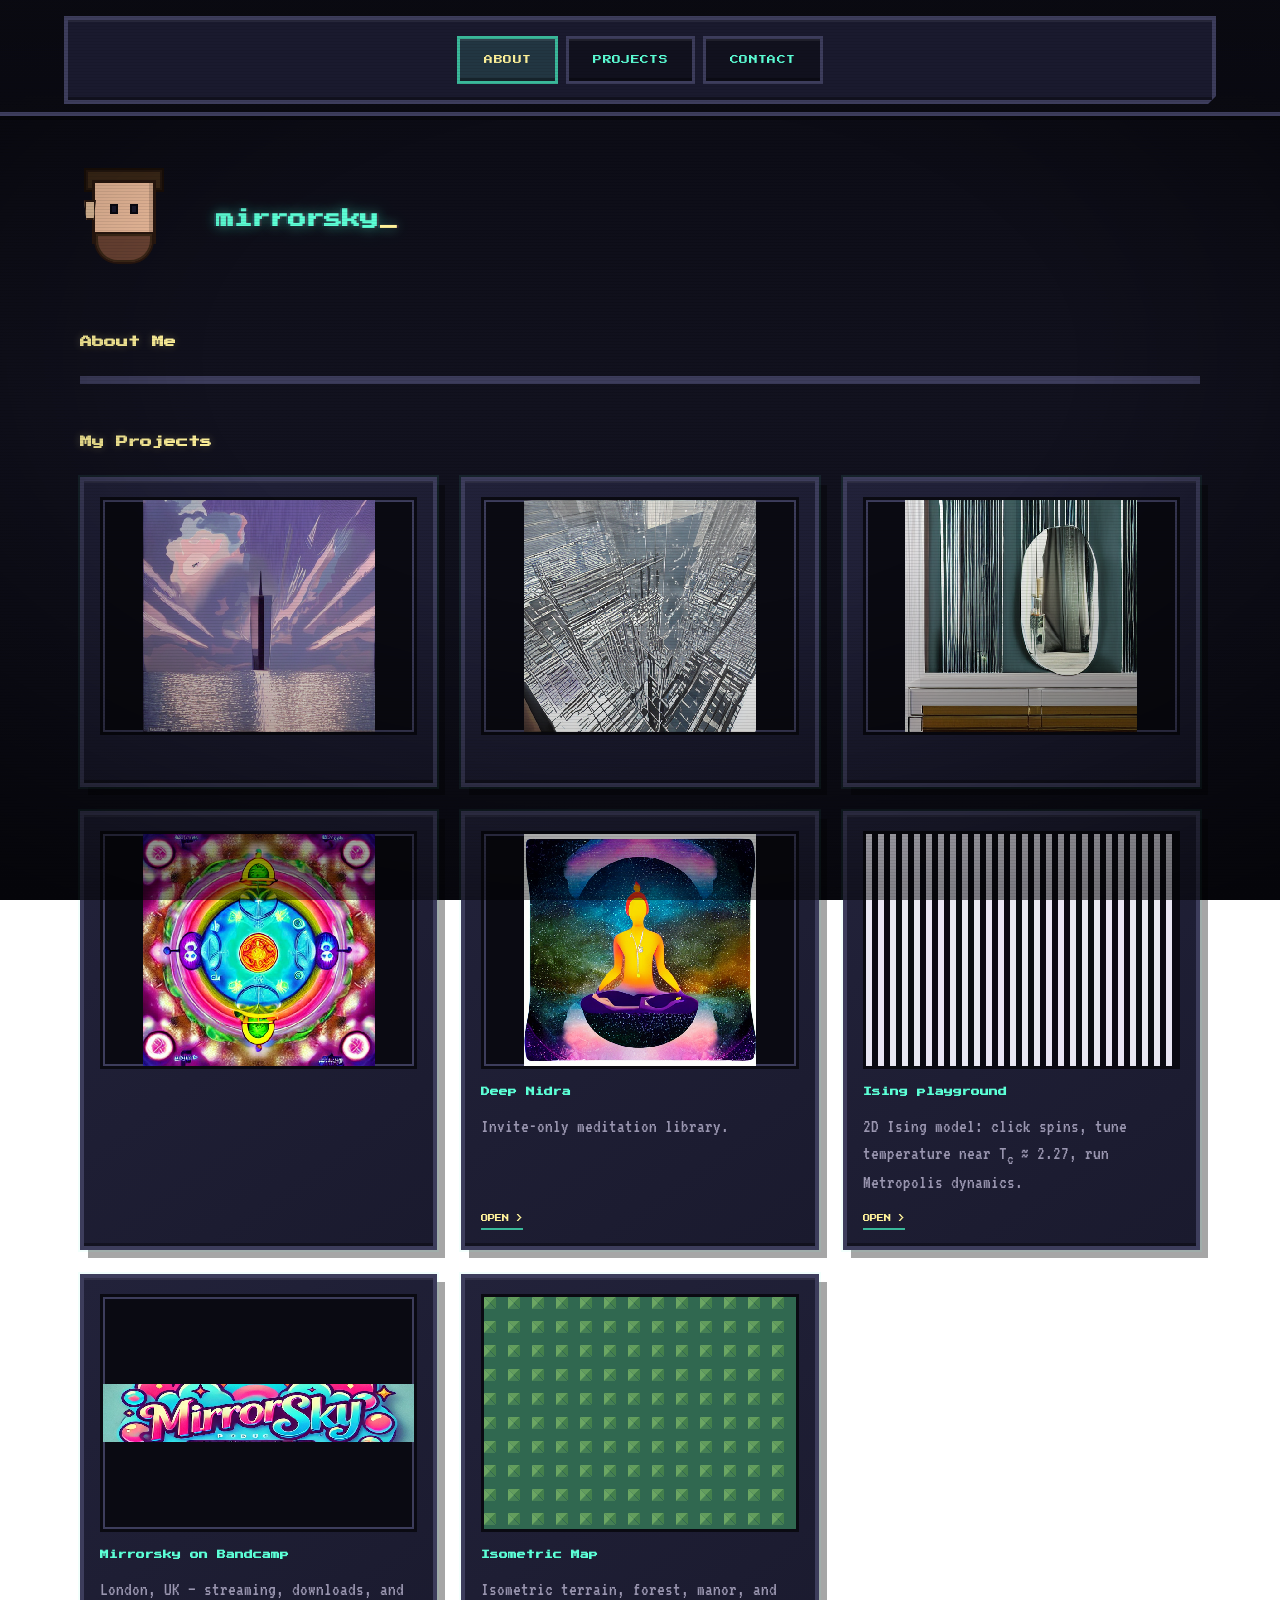
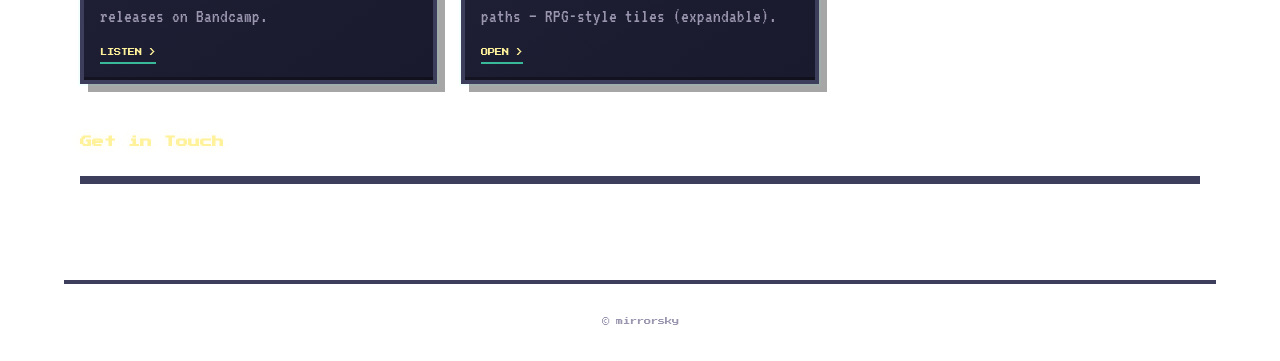
==== index.html @ 69fde715 "Redesign: Remove location references from map - changed Avezé/L'Huisne/D59 to generic terms" ====
<!DOCTYPE html>
<html lang="en">
<head>
  <meta charset="UTF-8">
  <meta name="viewport" content="width=device-width,initial-scale=1">
  <title>mirrorsky — Personal Site</title>
  <link rel="preconnect" href="https://fonts.googleapis.com">
  <link rel="preconnect" href="https://fonts.gstatic.com" crossorigin>
  <link href="https://fonts.googleapis.com/css2?family=Press+Start+2P&family=VT323&display=swap" rel="stylesheet">
  <link rel="stylesheet" href="css/styles.css">
</head>
<body id="body">
  <a href="#main" id="skip-link" class="skip-link">Skip to main content</a>
  <div class="crt-overlay" aria-hidden="true"></div>

  <header class="site-header">
    <nav aria-label="Primary">
      <a href="#about" class="nav-item" data-section="about">ABOUT</a>
      <a href="#projects" class="nav-item" data-section="projects">PROJECTS</a>
      <a href="#contact" class="nav-item" data-section="contact">CONTACT</a>
    </nav>
  </header>

  <main id="main" tabindex="-1">
    <section class="hero" aria-label="Welcome">
      <div class="avatar-container">
        <div class="pixel-avatar" aria-hidden="true">
          <div class="hair"></div>
          <div class="head"></div>
          <div class="ear"></div>
          <div class="eye-l"></div>
          <div class="eye-r"></div>
          <div class="mouth"></div>
          <div class="mustache"></div>
          <div class="beard"></div>
        </div>
      </div>

      <div class="hero-copy">
        <header class="site-header-main">
          <h1 class="blink-text">mirrorsky</h1>
        </header>
      </div>
    </section>

    <section id="about" class="section" aria-labelledby="about-heading">
      <h2 id="about-heading">About Me</h2>
      <div class="about-content"></div>
    </section>

    <section id="projects" class="section projects-section" aria-labelledby="projects-heading">
      <h2 id="projects-heading" class="section-title">My Projects</h2>

      <div class="project-grid">
        <article class="project-card" aria-labelledby="proj1">
          <div class="card-image">
            <img src="images/1.png" alt="AI artwork">
          </div>
          <h3 id="proj1"></h3>
        </article>

        <article class="project-card" aria-labelledby="proj2">
          <div class="card-image">
            <img src="images/2.png" alt="AI artwork">
          </div>
          <h3 id="proj2"></h3>
        </article>

        <article class="project-card" aria-labelledby="proj3">
          <div class="card-image">
            <img src="images/3.png" alt="AI artwork">
          </div>
          <h3 id="proj3"></h3>
        </article>

        <article class="project-card" aria-labelledby="proj4">
          <div class="card-image">
            <img src="images/4.png" alt="AI artwork">
          </div>
          <h3 id="proj4"></h3>
        </article>

        <article class="project-card" aria-labelledby="proj5">
          <div class="card-image">
            <img src="images/5.png" alt="Deep Nidra project artwork">
          </div>
          <h3 id="proj5">Deep Nidra</h3>
          <p class="card-desc">Invite-only meditation library.</p>
          <a href="https://deepnidra.com" class="card-link" target="_blank" rel="noopener noreferrer">OPEN &gt;</a>
        </article>

        <article class="project-card" aria-labelledby="proj6">
          <div class="card-image">
            <div class="ising-card-thumb" role="img" aria-label="Checkerboard spin lattice preview"></div>
          </div>
          <h3 id="proj6">Ising playground</h3>
          <p class="card-desc">2D Ising model: click spins, tune temperature near T<sub>c</sub> ≈ 2.27, run Metropolis dynamics.</p>
          <a href="ising.html" class="card-link">OPEN &gt;</a>
        </article>

        <article class="project-card" aria-labelledby="proj7">
          <div class="card-image">
            <img src="images/bandcamp-marquee.png" width="975" height="180" alt="Mirrorsky Productions Bandcamp header art">
          </div>
          <h3 id="proj7">Mirrorsky on Bandcamp</h3>
          <p class="card-desc">London, UK — streaming, downloads, and releases on Bandcamp.</p>
          <a href="https://mirrorsky.bandcamp.com" class="card-link" target="_blank" rel="noopener noreferrer">LISTEN &gt;</a>
        </article>

        <article class="project-card" aria-labelledby="proj8">
          <div class="card-image">
            <div class="avz-card-thumb" role="img" aria-label="Isometric map preview, Pokémon-style terrain"></div>
          </div>
          <h3 id="proj8">Isometric Map</h3>
          <p class="card-desc">Isometric terrain, forest, manor, and paths — RPG-style tiles (expandable).</p>
          <a href="avz.html" class="card-link">OPEN &gt;</a>
        </article>
      </div>
    </section>

    <section id="contact" class="section contact-section" aria-labelledby="contact-heading">
      <h2 id="contact-heading">Get in Touch</h2>
      <div class="contact-content"></div>
    </section>
  </main>

  <footer class="site-footer">
    <p>© mirrorsky</p>
  </footer>

  <script src="js/main.js"></script>
</body>
</html>
---- css/styles.css ----
/* mirrorsky — retro pixel theme (HTML/CSS/vanilla JS only) */

:root {
  --color-bg-deep: #0a0a12;
  --color-bg-mid: #12121f;
  --color-bg-panel: #1a1a2e;
  --color-text: #e8e6f2;
  --color-text-muted: #9a96b0;
  --color-accent: #5cffd6;
  --color-accent-dim: #3ab89a;
  --color-border: #3d3d5c;
  --color-highlight: #fff29a;
  --font-pixel: "Press Start 2P", ui-monospace, monospace;
  --font-body: "VT323", ui-monospace, monospace;
  --space-xs: 0.25rem;
  --space-sm: 0.5rem;
  --space-md: 1rem;
  --space-lg: 1.5rem;
  --space-xl: 2rem;
  --space-2xl: 3rem;
  --header-offset: 5.5rem;
  --max-content: 72rem;
  --shadow-inset: inset 0 2px 0 rgba(255, 255, 255, 0.06),
    inset 0 -3px 0 rgba(0, 0, 0, 0.35);
}

*,
*::before,
*::after {
  box-sizing: border-box;
}

html {
  scroll-behavior: smooth;
}

body {
  margin: 0;
  min-height: 100vh;
  font-family: var(--font-body);
  font-size: 1.35rem;
  line-height: 1.45;
  color: var(--color-text);
  background: linear-gradient(
    180deg,
    var(--color-bg-deep) 0%,
    var(--color-bg-mid) 45%,
    #0d0d18 100%
  );
  background-attachment: fixed;
}

body::before {
  content: "";
  position: fixed;
  inset: 0;
  pointer-events: none;
  z-index: 1;
  background: radial-gradient(
    ellipse 85% 70% at 50% 40%,
    transparent 40%,
    rgba(0, 0, 0, 0.55) 100%
  );
}

#body {
  position: relative;
  z-index: 2;
}

/* CRT / scanlines */
.crt-overlay {
  position: fixed;
  inset: 0;
  pointer-events: none;
  z-index: 50;
  background: repeating-linear-gradient(
    0deg,
    rgba(0, 0, 0, 0.09) 0px,
    rgba(0, 0, 0, 0.09) 1px,
    transparent 1px,
    transparent 3px
  );
  mix-blend-mode: multiply;
  opacity: 0.85;
  animation: crtFlicker 8s steps(1) infinite;
}

@keyframes crtFlicker {
  0%,
  94%,
  96% {
    opacity: 0.85;
  }
  95% {
    opacity: 0.78;
  }
}

/* Skip link */
.skip-link {
  position: absolute;
  top: var(--space-md);
  left: var(--space-md);
  z-index: 60;
  padding: var(--space-sm) var(--space-md);
  font-family: var(--font-pixel);
  font-size: 0.5rem;
  line-height: 1.6;
  color: var(--color-bg-deep);
  background: var(--color-accent);
  text-decoration: none;
  border: 3px solid var(--color-border);
  box-shadow: 4px 4px 0 rgba(0, 0, 0, 0.4);
  clip-path: polygon(0 0, 100% 0, 100% calc(100% - 6px), calc(100% - 6px) 100%, 0 100%);
  transform: translateY(-200%);
  transition: transform 0.2s ease;
}

.skip-link:focus {
  outline: 3px solid var(--color-highlight);
  outline-offset: 2px;
}

.skip-link:focus-visible {
  transform: translateY(0);
}

/* Site header — game menu */
.site-header {
  position: sticky;
  top: 0;
  z-index: 40;
  padding: var(--space-md) var(--space-md) var(--space-sm);
  background: linear-gradient(
    180deg,
    rgba(10, 10, 18, 0.97) 0%,
    rgba(10, 10, 18, 0.88) 100%
  );
  border-bottom: 4px solid var(--color-border);
  box-shadow: 0 4px 0 rgba(0, 0, 0, 0.35);
}

.site-header nav {
  max-width: var(--max-content);
  margin: 0 auto;
  display: flex;
  flex-direction: column;
  gap: var(--space-xs);
  padding: var(--space-md);
  background: var(--color-bg-panel);
  border: 4px solid var(--color-border);
  box-shadow: var(--shadow-inset), 6px 6px 0 rgba(0, 0, 0, 0.25);
  clip-path: polygon(
    0 0,
    100% 0,
    100% calc(100% - 8px),
    calc(100% - 8px) 100%,
    0 100%
  );
}

@media (min-width: 640px) {
  .site-header nav {
    flex-direction: row;
    flex-wrap: wrap;
    justify-content: center;
    align-items: stretch;
    gap: var(--space-sm);
  }
}

.nav-item {
  position: relative;
  display: flex;
  align-items: center;
  justify-content: center;
  min-height: 48px;
  padding: var(--space-sm) var(--space-lg);
  overflow: visible;
  font-family: var(--font-pixel);
  font-size: 0.55rem;
  line-height: 1.5;
  letter-spacing: 0.04em;
  color: var(--color-accent);
  text-decoration: none;
  text-transform: uppercase;
  border: 3px solid var(--color-border);
  background: rgba(0, 0, 0, 0.35);
  box-shadow: var(--shadow-inset);
  transition: color 0.15s ease, background 0.15s ease, transform 0.15s ease;
}

.nav-item:hover {
  color: var(--color-bg-deep);
  background: var(--color-accent);
  transform: translate(-2px, -2px);
  box-shadow: 4px 4px 0 rgba(0, 0, 0, 0.3);
}

.nav-item:focus-visible {
  outline: 3px solid var(--color-highlight);
  outline-offset: 2px;
  color: var(--color-bg-deep);
  background: var(--color-accent);
}

.nav-item:focus-visible::before {
  content: "> ";
  margin-right: var(--space-xs);
}

.nav-item[aria-current="page"] {
  color: var(--color-highlight);
  background: rgba(92, 255, 214, 0.12);
  border-color: var(--color-accent-dim);
}

.nav-item[aria-current="page"]:hover {
  color: var(--color-bg-deep);
  background: var(--color-accent);
}

/* Ripple (spawned by JS) */
.nav-item .ripple {
  position: absolute;
  border-radius: 50%;
  background: radial-gradient(
    circle,
    rgba(100, 255, 218, 0.55) 0%,
    rgba(100, 255, 218, 0) 70%
  );
  transform: scale(0);
  animation: rippleAnim 0.6s linear;
  pointer-events: none;
}

@keyframes rippleAnim {
  to {
    transform: scale(4);
    opacity: 0;
  }
}

/* Main */
main {
  max-width: var(--max-content);
  margin: 0 auto;
  padding: var(--space-lg) var(--space-md) var(--space-2xl);
}

main:focus {
  outline: none;
}

/* Scroll reveal (JS adds html.js-reveal) */
html.js-reveal .project-card:not(.animate-in),
html.js-reveal .about-content:not(.animate-in) {
  opacity: 0;
  transform: translateY(20px);
}

.project-card,
.about-content {
  transition: opacity 0.55s ease, transform 0.55s ease;
}

html.js-reveal .project-card.animate-in,
html.js-reveal .about-content.animate-in {
  opacity: 1;
  transform: translateY(0);
}

.animate-in {
  opacity: 1 !important;
  transform: translateY(0) !important;
}

/* Hero */
.hero {
  display: flex;
  flex-direction: column;
  align-items: center;
  text-align: center;
  padding: var(--space-xl) 0 var(--space-2xl);
  scroll-margin-top: var(--header-offset);
}

@media (min-width: 960px) {
  .hero {
    flex-direction: row;
    flex-wrap: wrap;
    justify-content: center;
    align-items: center;
    gap: var(--space-2xl);
    text-align: left;
  }

  .hero .avatar-container {
    flex-shrink: 0;
  }

  .hero .hero-copy {
    flex: 1;
    min-width: min(100%, 28rem);
    text-align: left;
  }
}

.avatar-container {
  animation: avatarFloat 4s ease-in-out infinite;
  margin-bottom: var(--space-lg);
}

@keyframes avatarFloat {
  0%,
  100% {
    transform: translateY(0);
  }
  50% {
    transform: translateY(-6px);
  }
}

/* CSS pixel avatar */
.pixel-avatar {
  position: relative;
  width: 88px;
  height: 88px;
  image-rendering: pixelated;
  image-rendering: crisp-edges;
}

.pixel-avatar > * {
  position: absolute;
  image-rendering: pixelated;
}

.pixel-avatar .head {
  top: 8px;
  left: 12px;
  width: 64px;
  height: 64px;
  background: #f4c2a1;
  border: 3px solid #2a1810;
  box-shadow: inset -4px -4px 0 rgba(0, 0, 0, 0.15);
}

/* Full head of hair */
.pixel-avatar .hair {
  top: -4px;
  left: 4px;
  width: 80px;
  height: 24px;
  background: #3d2918;
  border: 2px solid #1a0f08;
  box-shadow: inset 0 0 0 2px #261810;
}

.pixel-avatar .ear {
  top: 28px;
  left: 4px;
  width: 12px;
  height: 20px;
  background: #e8c4a0;
  border: 2px solid #2a1810;
  clip-path: polygon(0 0, 100% 0, 80% 100%, 20% 100%);
}

/* Handlebar mustache */
.pixel-avatar .mustache {
  top: 60px;
  left: 26px;
  width: 36px;
  height: 14px;
  background: #5d3a2a;
  border: 2px solid #2a1810;
  border-radius: 30% 30% 0 0;
}

.pixel-avatar .mustache::before,
.pixel-avatar .mustache::after {
  content: "";
  position: absolute;
  top: 0;
  width: 12px;
  height: 100%;
  background: inherit;
}

.pixel-avatar .mustache::before {
  left: -10px;
  border-radius: 30% 0 0 0;
}

.pixel-avatar .mustache::after {
  right: -10px;
  border-radius: 0 30% 0 0;
}

/* Full beard extending down to neck */
.pixel-avatar .beard {
  top: 60px;
  left: 14px;
  width: 60px;
  height: 32px;
  background: #6d4535;
  border: 2px solid #2a1810;
  border-radius: 0 0 24px 24px;
  box-shadow: inset 0 0 0 2px #3d2918;
}

.pixel-avatar .eye-l,
.pixel-avatar .eye-r {
  top: 32px;
  width: 8px;
  height: 10px;
  background: #1a1a2e;
  border: 2px solid #0a0a12;
}

.pixel-avatar .eye-l {
  left: 30px;
}

.pixel-avatar .eye-r {
  left: 50px;
}



.pixel-avatar .cheek-l,
.pixel-avatar .cheek-r {
  top: 42px;
  width: 8px;
  height: 8px;
  background: #e8a090;
  opacity: 0.9;
}

.pixel-avatar .cheek-l {
  left: 24px;
}

.pixel-avatar .cheek-r {
  left: 56px;
}

.site-header-main {
  margin: 0;
  border: none;
  padding: 0;
}

.blink-text {
  margin: 0 0 var(--space-md);
  font-family: var(--font-pixel);
  font-size: clamp(0.85rem, 4vw, 1.15rem);
  line-height: 1.6;
  color: var(--color-accent);
  text-shadow: 0 0 12px rgba(92, 255, 214, 0.45),
    0 0 24px rgba(92, 255, 214, 0.2), 2px 0 0 rgba(255, 80, 120, 0.15),
    -2px 0 0 rgba(80, 200, 255, 0.15);
  animation: titleGlow 3.5s ease-in-out infinite alternate;
}

@keyframes titleGlow {
  from {
    text-shadow: 0 0 10px rgba(92, 255, 214, 0.35),
      0 0 20px rgba(92, 255, 214, 0.15), 2px 0 0 rgba(255, 80, 120, 0.12),
      -2px 0 0 rgba(80, 200, 255, 0.12);
  }
  to {
    text-shadow: 0 0 16px rgba(92, 255, 214, 0.55),
      0 0 32px rgba(92, 255, 214, 0.25), 2px 0 0 rgba(255, 80, 120, 0.2),
      -2px 0 0 rgba(80, 200, 255, 0.2);
  }
}

.blink-text::after {
  content: "_";
  margin-left: 2px;
  color: var(--color-highlight);
  animation: cursorBlink 1s steps(1, end) infinite;
}

@keyframes cursorBlink {
  0%,
  49% {
    opacity: 1;
  }
  50%,
  100% {
    opacity: 0;
  }
}

.hero .tagline {
  margin: 0;
  max-width: 36ch;
  font-size: 1.5rem;
  color: var(--color-text-muted);
}

/* Sections */
.section {
  scroll-margin-top: var(--header-offset);
  margin-bottom: var(--space-2xl);
}

.section h2,
.section .section-title {
  margin: 0 0 var(--space-lg);
  font-family: var(--font-pixel);
  font-size: clamp(0.65rem, 2.5vw, 0.75rem);
  line-height: 1.7;
  color: var(--color-highlight);
  text-shadow: 0 0 8px rgba(255, 242, 154, 0.25);
}

.about-content {
  border: 4px solid var(--color-border);
}

/* Projects — inventory grid */
.projects-section .section-title {
  margin-bottom: var(--space-lg);
}

.project-grid {
  display: grid;
  gap: var(--space-lg);
  grid-template-columns: 1fr;
}

@media (min-width: 640px) {
  .project-grid {
    grid-template-columns: repeat(2, 1fr);
  }
}

@media (min-width: 1024px) {
  .project-grid {
    grid-template-columns: repeat(3, 1fr);
  }
}

.project-card {
  display: flex;
  flex-direction: column;
  padding: var(--space-md);
  background: linear-gradient(145deg, #22223a 0%, #1a1a2e 100%);
  border: 4px solid var(--color-border);
  box-shadow: var(--shadow-inset), 0 0 0 2px rgba(92, 255, 214, 0.08),
    8px 8px 0 rgba(0, 0, 0, 0.35);
  transition: transform 0.2s ease, box-shadow 0.2s ease, border-color 0.2s ease;
}

.project-card:hover {
  transform: translateY(-4px);
  border-color: var(--color-accent-dim);
  box-shadow: var(--shadow-inset), 0 0 20px rgba(92, 255, 214, 0.12),
    10px 10px 0 rgba(0, 0, 0, 0.3);
}

.project-card .card-image {
  position: relative;
  aspect-ratio: 4 / 3;
  margin-bottom: var(--space-md);
  overflow: hidden;
  border: 3px solid #0a0a12;
  background: #0a0a12;
  box-shadow: inset 0 0 0 2px var(--color-border);
}

.project-card img {
  display: block;
  width: 100%;
  height: 100%;
  object-fit: contain;
  image-rendering: pixelated;
  image-rendering: crisp-edges;
  object-position: center;
}

.ising-card-thumb {
  width: 100%;
  height: 100%;
  min-height: 8rem;
  image-rendering: pixelated;
  background-color: #1a1a2e;
  background-image: linear-gradient(90deg, #e8e6f2 50%, #0a0a12 50%);
  background-size: 12px 12px;
}

/* Isometric map preview (Avezé) — Pokémon-style greens, faux diamond grid */
.avz-card-thumb {
  width: 100%;
  height: 100%;
  min-height: 8rem;
  image-rendering: pixelated;
  background-color: #306850;
  background-image: linear-gradient(
      135deg,
      rgba(136, 192, 112, 0.45) 25%,
      transparent 25%
    ),
    linear-gradient(225deg, rgba(88, 152, 72, 0.5) 25%, transparent 25%),
    linear-gradient(315deg, rgba(48, 104, 80, 0.4) 25%, transparent 25%),
    linear-gradient(45deg, rgba(152, 216, 104, 0.35) 25%, transparent 25%);
  background-size: 24px 24px;
  background-position: 0 0, 12px 0, 12px 12px, 0 12px;
}

.project-card h3 {
  margin: 0 0 var(--space-md) 0;
  font-family: var(--font-pixel);
  font-size: 0.55rem;
  line-height: 1.5;
  color: var(--color-accent);
}

.card-tags {
  display: flex;
  flex-wrap: wrap;
  gap: var(--space-xs);
  margin-bottom: var(--space-md);
}

.tag {
  display: inline-block;
  padding: 2px 8px;
  font-family: var(--font-pixel);
  font-size: 0.45rem;
  line-height: 1.8;
  color: var(--color-bg-deep);
  background: var(--color-text-muted);
  border: 2px solid var(--color-border);
}

.project-card .card-desc {
  flex: 1;
  margin: 0 0 var(--space-md);
  font-size: 1.2rem;
  line-height: 1.4;
  color: var(--color-text-muted);
}

.project-card .card-link {
  align-self: flex-start;
  margin-top: auto;
  font-family: var(--font-pixel);
  font-size: 0.45rem;
  line-height: 1.8;
  color: var(--color-highlight);
  text-decoration: none;
  border-bottom: 2px solid var(--color-accent-dim);
  padding-bottom: 2px;
}

.project-card .card-link:hover,
.project-card .card-link:focus-visible {
  color: var(--color-accent);
  border-color: var(--color-accent);
}

.project-card .card-link:focus-visible {
  outline: 2px solid var(--color-highlight);
  outline-offset: 4px;
}

/* Contact */
.contact-content {
  border: 4px solid var(--color-border);
}

/* Footer */
.site-footer {
  max-width: var(--max-content);
  margin: 0 auto;
  padding: var(--space-xl) var(--space-md);
  border-top: 4px solid var(--color-border);
  text-align: center;
}

.site-footer p {
  margin: 0;
  font-family: var(--font-pixel);
  font-size: 0.45rem;
  line-height: 1.8;
  color: var(--color-text-muted);
}

/* Reduced motion */
@media (prefers-reduced-motion: reduce) {
  html {
    scroll-behavior: auto;
  }

  .crt-overlay {
    animation: none;
    opacity: 0.75;
  }

  .blink-text {
    animation: none;
  }

  .blink-text::after {
    animation: none;
    opacity: 1;
  }

  .avatar-container {
    animation: none;
  }

  .project-card {
    transition: border-color 0.15s ease;
  }

  .project-card:hover {
    transform: none;
  }

  html.js-reveal .project-card:not(.animate-in),
  html.js-reveal .about-content:not(.animate-in) {
    opacity: 1;
    transform: none;
  }

  .project-card,
  .about-content {
    transition: none;
  }
}

@media print {
  .crt-overlay,
  body::before {
    display: none;
  }

  body {
    background: #fff;
    color: #000;
  }
}
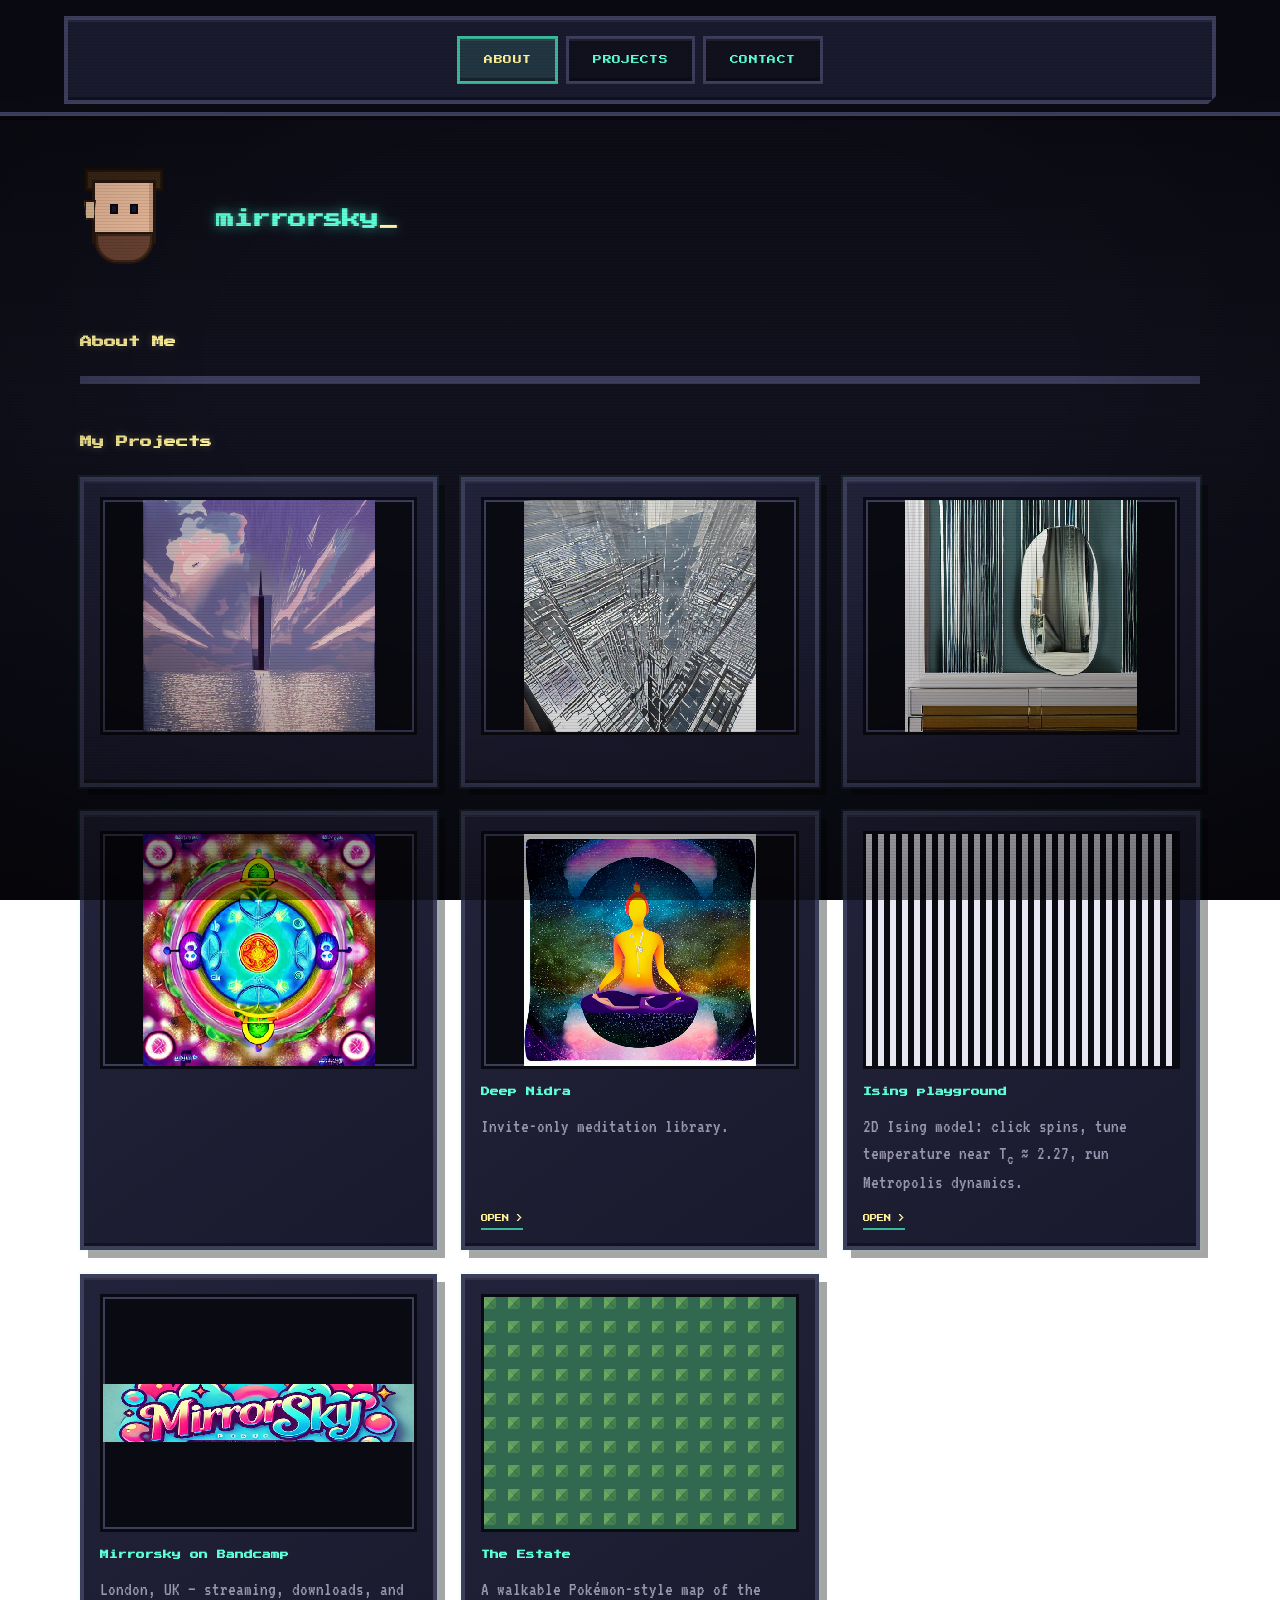
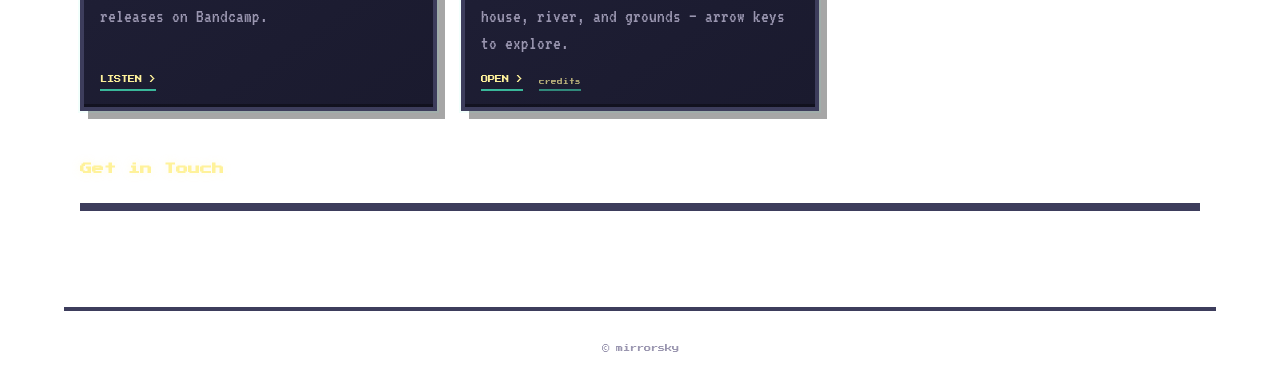
==== commit ddbae133: "Replace isometric map with walkable Phaser 3 estate scene The hand-rolled isometric Canvas renderer " ====
--- a/index.html
+++ b/index.html
@@ -109,11 +109,14 @@
 
         <article class="project-card" aria-labelledby="proj8">
           <div class="card-image">
-            <div class="avz-card-thumb" role="img" aria-label="Isometric map preview, Pokémon-style terrain"></div>
+            <div class="avz-card-thumb" role="img" aria-label="Walkable top-down map preview, Pokémon-style terrain"></div>
           </div>
-          <h3 id="proj8">Isometric Map</h3>
-          <p class="card-desc">Isometric terrain, forest, manor, and paths — RPG-style tiles (expandable).</p>
-          <a href="avz.html" class="card-link">OPEN &gt;</a>
+          <h3 id="proj8">The Estate</h3>
+          <p class="card-desc">A walkable Pokémon-style map of the house, river, and grounds — arrow keys to explore.</p>
+          <div style="display: flex; align-items: baseline; gap: 1rem;">
+            <a href="estate.html" class="card-link">OPEN &gt;</a>
+            <a href="estate-credits.html" class="card-link" style="font-size: 0.35rem; opacity: 0.7;">credits</a>
+          </div>
         </article>
       </div>
     </section>
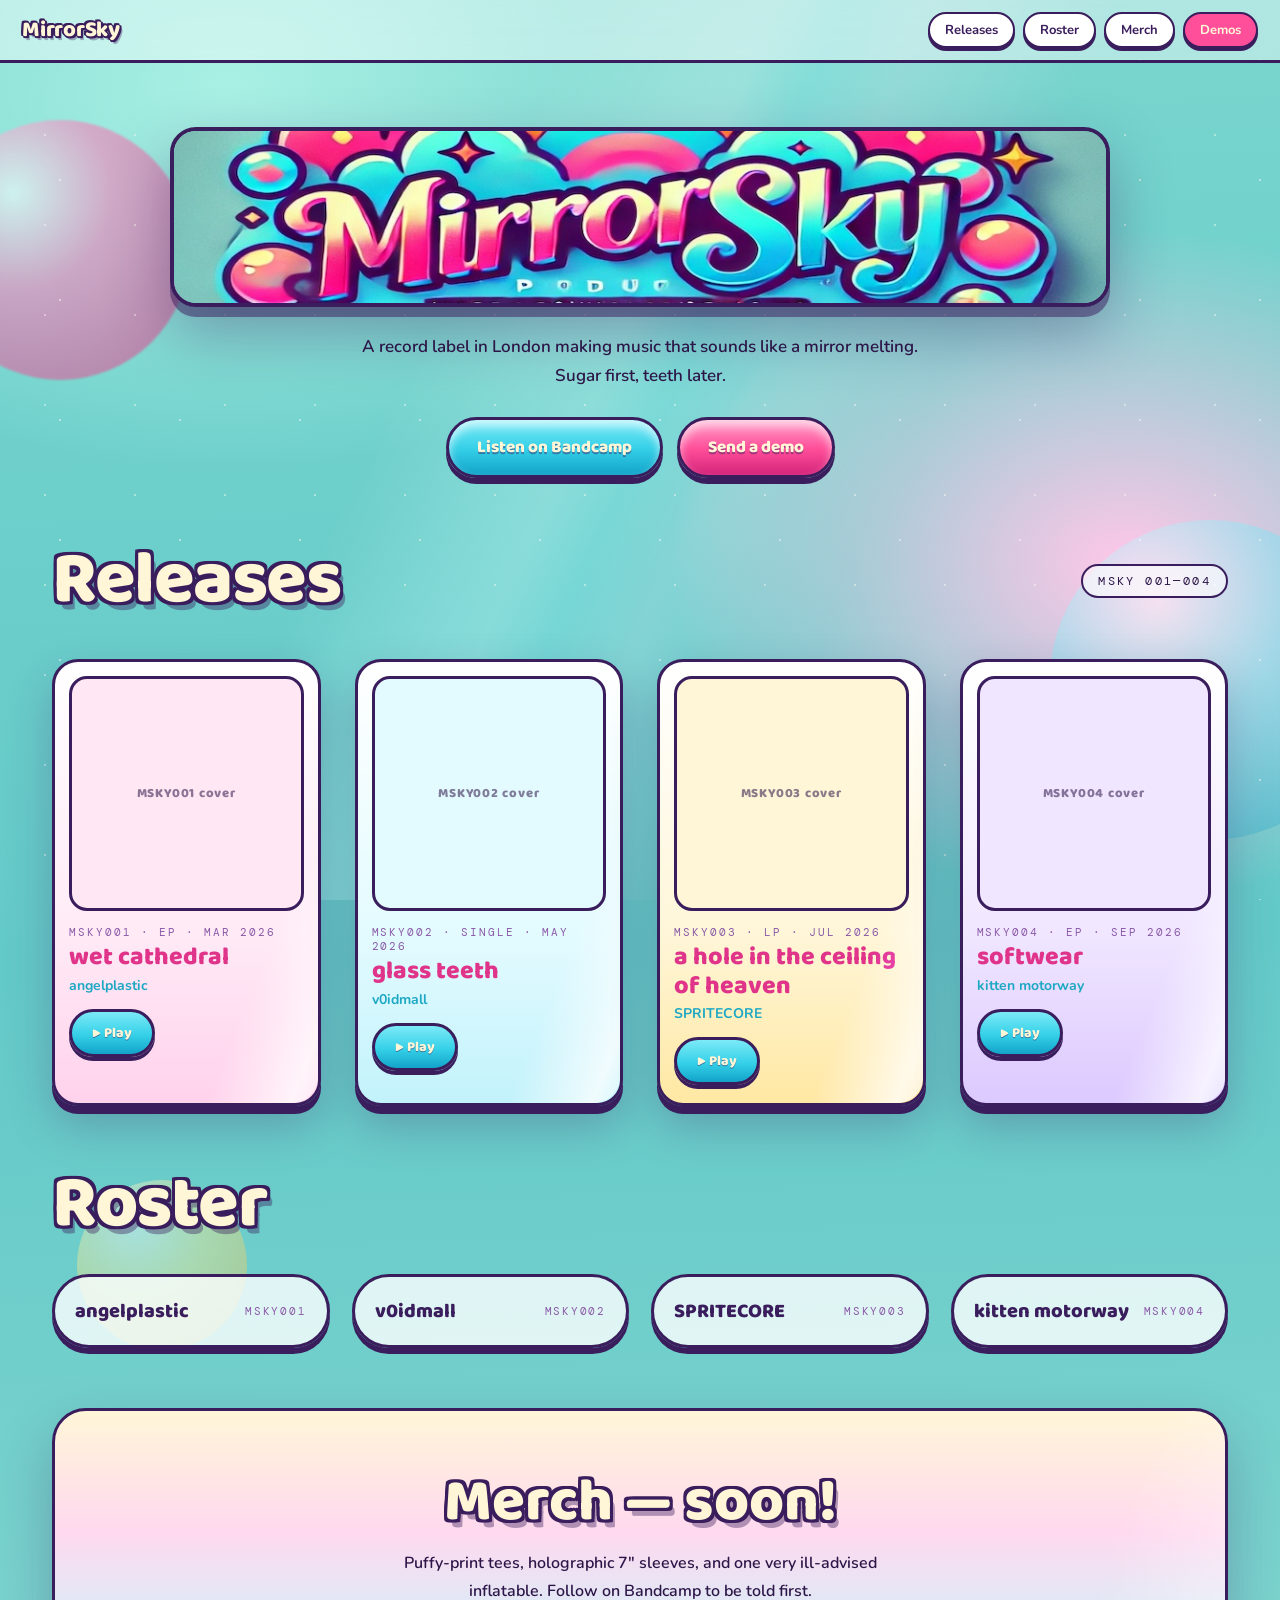
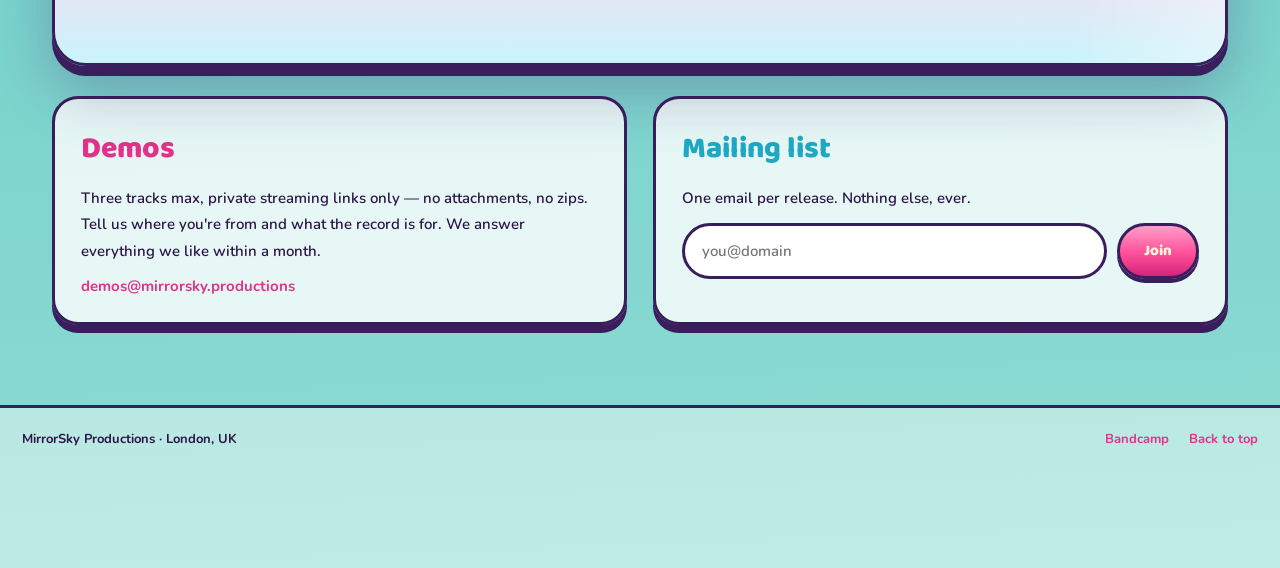
==== commit 1d7d00a1: "Replace personal site with MirrorSky Productions record label site Ported the "Mirrorsky v2" design-" ====
--- a/index.html
+++ b/index.html
@@ -3,133 +3,164 @@
 <head>
   <meta charset="UTF-8">
   <meta name="viewport" content="width=device-width,initial-scale=1">
-  <title>mirrorsky — Personal Site</title>
+  <title>MirrorSky Productions — record label, London</title>
+  <meta name="description" content="MirrorSky Productions is a record label in London making candy-coated pop that sounds like a mirror melting.">
   <link rel="preconnect" href="https://fonts.googleapis.com">
   <link rel="preconnect" href="https://fonts.gstatic.com" crossorigin>
-  <link href="https://fonts.googleapis.com/css2?family=Press+Start+2P&family=VT323&display=swap" rel="stylesheet">
+  <link href="https://fonts.googleapis.com/css2?family=Baloo+2:wght@600;700;800&family=Nunito:wght@400;600;700&family=DM+Mono:wght@400;500&display=swap" rel="stylesheet">
   <link rel="stylesheet" href="css/styles.css">
 </head>
-<body id="body">
-  <a href="#main" id="skip-link" class="skip-link">Skip to main content</a>
-  <div class="crt-overlay" aria-hidden="true"></div>
+<body>
+  <a href="#top" class="skip-link">Skip to main content</a>
 
-  <header class="site-header">
-    <nav aria-label="Primary">
-      <a href="#about" class="nav-item" data-section="about">ABOUT</a>
-      <a href="#projects" class="nav-item" data-section="projects">PROJECTS</a>
-      <a href="#contact" class="nav-item" data-section="contact">CONTACT</a>
-    </nav>
-  </header>
+  <div class="page">
+    <div class="glitter-layer" aria-hidden="true"></div>
+    <div class="sheen-layer" aria-hidden="true"></div>
+    <div class="blob blob--pink" aria-hidden="true"></div>
+    <div class="blob blob--cyan" aria-hidden="true"></div>
+    <div class="blob blob--yellow" aria-hidden="true"></div>
 
-  <main id="main" tabindex="-1">
-    <section class="hero" aria-label="Welcome">
-      <div class="avatar-container">
-        <div class="pixel-avatar" aria-hidden="true">
-          <div class="hair"></div>
-          <div class="head"></div>
-          <div class="ear"></div>
-          <div class="eye-l"></div>
-          <div class="eye-r"></div>
-          <div class="mouth"></div>
-          <div class="mustache"></div>
-          <div class="beard"></div>
+    <header class="site-header">
+      <a href="#top" class="brand">MirrorSky</a>
+      <nav class="main-nav" aria-label="Primary">
+        <a href="#releases" class="pill-link">Releases</a>
+        <a href="#roster" class="pill-link">Roster</a>
+        <a href="#merch" class="pill-link">Merch</a>
+        <a href="#demos" class="pill-link pill-link--accent">Demos</a>
+      </nav>
+    </header>
+
+    <main id="top">
+      <section class="hero" aria-label="Welcome">
+        <img src="images/bandcamp-marquee.png" width="975" height="180" alt="MirrorSky Productions" class="hero-marquee">
+        <p class="hero-tagline">A record label in London making music that sounds like a mirror melting. Sugar first, teeth later.</p>
+        <div class="hero-ctas">
+          <a href="https://mirrorsky.bandcamp.com" target="_blank" rel="noopener" class="btn btn--cyan">Listen on Bandcamp</a>
+          <a href="#demos" class="btn btn--pink">Send a demo</a>
         </div>
+      </section>
+
+      <section id="releases" class="section" aria-labelledby="releases-heading">
+        <div class="section-head">
+          <h2 id="releases-heading" class="section-title">Releases</h2>
+          <span class="catalog-tag">MSKY 001—004</span>
+        </div>
+
+        <div class="release-grid">
+          <article class="release-card release-card--pink">
+            <div class="sheen" aria-hidden="true"></div>
+            <div class="release-cover release-cover--pink"><span>MSKY001 cover</span></div>
+            <div class="release-meta">
+              <span class="release-catalog">MSKY001 · EP · MAR 2026</span>
+              <h3 class="release-title">wet cathedral</h3>
+              <span class="release-artist">angelplastic</span>
+            </div>
+            <button class="play-btn" data-title="wet cathedral" data-meta="angelplastic · MSKY001">▶ Play</button>
+          </article>
+
+          <article class="release-card release-card--cyan">
+            <div class="sheen" aria-hidden="true"></div>
+            <div class="release-cover release-cover--cyan"><span>MSKY002 cover</span></div>
+            <div class="release-meta">
+              <span class="release-catalog">MSKY002 · SINGLE · MAY 2026</span>
+              <h3 class="release-title">glass teeth</h3>
+              <span class="release-artist">v0idmall</span>
+            </div>
+            <button class="play-btn" data-title="glass teeth" data-meta="v0idmall · MSKY002">▶ Play</button>
+          </article>
+
+          <article class="release-card release-card--yellow">
+            <div class="sheen" aria-hidden="true"></div>
+            <div class="release-cover release-cover--yellow"><span>MSKY003 cover</span></div>
+            <div class="release-meta">
+              <span class="release-catalog">MSKY003 · LP · JUL 2026</span>
+              <h3 class="release-title">a hole in the ceiling of heaven</h3>
+              <span class="release-artist">SPRITECORE</span>
+            </div>
+            <button class="play-btn" data-title="a hole in the ceiling of heaven" data-meta="SPRITECORE · MSKY003">▶ Play</button>
+          </article>
+
+          <article class="release-card release-card--purple">
+            <div class="sheen" aria-hidden="true"></div>
+            <div class="release-cover release-cover--purple"><span>MSKY004 cover</span></div>
+            <div class="release-meta">
+              <span class="release-catalog">MSKY004 · EP · SEP 2026</span>
+              <h3 class="release-title">softwear</h3>
+              <span class="release-artist">kitten motorway</span>
+            </div>
+            <button class="play-btn" data-title="softwear" data-meta="kitten motorway · MSKY004">▶ Play</button>
+          </article>
+        </div>
+      </section>
+
+      <section id="roster" class="section" aria-labelledby="roster-heading">
+        <h2 id="roster-heading" class="section-title" style="margin-bottom: 30px;">Roster</h2>
+        <div class="roster-grid">
+          <a href="https://mirrorsky.bandcamp.com" target="_blank" rel="noopener" class="roster-link">
+            <span class="roster-name">angelplastic</span>
+            <span class="roster-catalog">MSKY001</span>
+          </a>
+          <a href="https://mirrorsky.bandcamp.com" target="_blank" rel="noopener" class="roster-link">
+            <span class="roster-name">v0idmall</span>
+            <span class="roster-catalog">MSKY002</span>
+          </a>
+          <a href="https://mirrorsky.bandcamp.com" target="_blank" rel="noopener" class="roster-link">
+            <span class="roster-name">SPRITECORE</span>
+            <span class="roster-catalog">MSKY003</span>
+          </a>
+          <a href="https://mirrorsky.bandcamp.com" target="_blank" rel="noopener" class="roster-link">
+            <span class="roster-name">kitten motorway</span>
+            <span class="roster-catalog">MSKY004</span>
+          </a>
+        </div>
+      </section>
+
+      <section id="merch" class="section" aria-labelledby="merch-heading">
+        <div class="merch-panel">
+          <div class="sheen" aria-hidden="true"></div>
+          <h2 id="merch-heading" class="merch-title">Merch — soon!</h2>
+          <p class="merch-copy">Puffy-print tees, holographic 7" sleeves, and one very ill-advised inflatable. Follow on Bandcamp to be told first.</p>
+        </div>
+      </section>
+
+      <section id="demos" class="demos-grid" aria-label="Demos and mailing list">
+        <div class="demo-panel demo-panel--demos">
+          <h3>Demos</h3>
+          <p>Three tracks max, private streaming links only — no attachments, no zips. Tell us where you're from and what the record is for. We answer everything we like within a month.</p>
+          <a href="mailto:demos@mirrorsky.productions">demos@mirrorsky.productions</a>
+        </div>
+        <div class="demo-panel demo-panel--mail">
+          <h3>Mailing list</h3>
+          <p>One email per release. Nothing else, ever.</p>
+          <form class="mail-form">
+            <label for="mail-email" class="skip-link">Email address</label>
+            <input id="mail-email" type="email" required placeholder="you@domain" class="mail-input">
+            <button type="submit" class="mail-submit">Join</button>
+          </form>
+          <span class="mail-confirm" role="status">Logged! Welcome to the mirror. ✿</span>
+        </div>
+      </section>
+    </main>
+
+    <footer class="site-footer">
+      <span>MirrorSky Productions · London, UK</span>
+      <div class="footer-links">
+        <a href="https://mirrorsky.bandcamp.com" target="_blank" rel="noopener">Bandcamp</a>
+        <a href="#top">Back to top</a>
       </div>
+    </footer>
 
-      <div class="hero-copy">
-        <header class="site-header-main">
-          <h1 class="blink-text">mirrorsky</h1>
-        </header>
+    <div class="now-playing" role="status">
+      <div class="now-playing-art" aria-hidden="true"></div>
+      <div class="now-playing-info">
+        <span class="now-playing-title"></span>
+        <span class="now-playing-meta"></span>
       </div>
-    </section>
-
-    <section id="about" class="section" aria-labelledby="about-heading">
-      <h2 id="about-heading">About Me</h2>
-      <div class="about-content"></div>
-    </section>
-
-    <section id="projects" class="section projects-section" aria-labelledby="projects-heading">
-      <h2 id="projects-heading" class="section-title">My Projects</h2>
-
-      <div class="project-grid">
-        <article class="project-card" aria-labelledby="proj1">
-          <div class="card-image">
-            <img src="images/1.png" alt="AI artwork">
-          </div>
-          <h3 id="proj1"></h3>
-        </article>
-
-        <article class="project-card" aria-labelledby="proj2">
-          <div class="card-image">
-            <img src="images/2.png" alt="AI artwork">
-          </div>
-          <h3 id="proj2"></h3>
-        </article>
-
-        <article class="project-card" aria-labelledby="proj3">
-          <div class="card-image">
-            <img src="images/3.png" alt="AI artwork">
-          </div>
-          <h3 id="proj3"></h3>
-        </article>
-
-        <article class="project-card" aria-labelledby="proj4">
-          <div class="card-image">
-            <img src="images/4.png" alt="AI artwork">
-          </div>
-          <h3 id="proj4"></h3>
-        </article>
-
-        <article class="project-card" aria-labelledby="proj5">
-          <div class="card-image">
-            <img src="images/5.png" alt="Deep Nidra project artwork">
-          </div>
-          <h3 id="proj5">Deep Nidra</h3>
-          <p class="card-desc">Invite-only meditation library.</p>
-          <a href="https://deepnidra.com" class="card-link" target="_blank" rel="noopener noreferrer">OPEN &gt;</a>
-        </article>
-
-        <article class="project-card" aria-labelledby="proj6">
-          <div class="card-image">
-            <div class="ising-card-thumb" role="img" aria-label="Checkerboard spin lattice preview"></div>
-          </div>
-          <h3 id="proj6">Ising playground</h3>
-          <p class="card-desc">2D Ising model: click spins, tune temperature near T<sub>c</sub> ≈ 2.27, run Metropolis dynamics.</p>
-          <a href="ising.html" class="card-link">OPEN &gt;</a>
-        </article>
-
-        <article class="project-card" aria-labelledby="proj7">
-          <div class="card-image">
-            <img src="images/bandcamp-marquee.png" width="975" height="180" alt="Mirrorsky Productions Bandcamp header art">
-          </div>
-          <h3 id="proj7">Mirrorsky on Bandcamp</h3>
-          <p class="card-desc">London, UK — streaming, downloads, and releases on Bandcamp.</p>
-          <a href="https://mirrorsky.bandcamp.com" class="card-link" target="_blank" rel="noopener noreferrer">LISTEN &gt;</a>
-        </article>
-
-        <article class="project-card" aria-labelledby="proj8">
-          <div class="card-image">
-            <div class="avz-card-thumb" role="img" aria-label="Walkable top-down map preview, Pokémon-style terrain"></div>
-          </div>
-          <h3 id="proj8">The Estate</h3>
-          <p class="card-desc">A walkable Pokémon-style map of the house, river, and grounds — arrow keys to explore.</p>
-          <div style="display: flex; align-items: baseline; gap: 1rem;">
-            <a href="estate.html" class="card-link">OPEN &gt;</a>
-            <a href="estate-credits.html" class="card-link" style="font-size: 0.35rem; opacity: 0.7;">credits</a>
-          </div>
-        </article>
-      </div>
-    </section>
-
-    <section id="contact" class="section contact-section" aria-labelledby="contact-heading">
-      <h2 id="contact-heading">Get in Touch</h2>
-      <div class="contact-content"></div>
-    </section>
-  </main>
-
-  <footer class="site-footer">
-    <p>© mirrorsky</p>
-  </footer>
+      <div class="now-playing-spacer"></div>
+      <span class="now-playing-hint">Spotify embed slots here</span>
+      <button class="now-playing-close">Close</button>
+    </div>
+  </div>
 
   <script src="js/main.js"></script>
 </body>
--- a/css/styles.css
+++ b/css/styles.css
@@ -1,748 +1,605 @@
-/* mirrorsky — retro pixel theme (HTML/CSS/vanilla JS only) */
-
 :root {
-  --color-bg-deep: #0a0a12;
-  --color-bg-mid: #12121f;
-  --color-bg-panel: #1a1a2e;
-  --color-text: #e8e6f2;
-  --color-text-muted: #9a96b0;
-  --color-accent: #5cffd6;
-  --color-accent-dim: #3ab89a;
-  --color-border: #3d3d5c;
-  --color-highlight: #fff29a;
-  --font-pixel: "Press Start 2P", ui-monospace, monospace;
-  --font-body: "VT323", ui-monospace, monospace;
-  --space-xs: 0.25rem;
-  --space-sm: 0.5rem;
-  --space-md: 1rem;
-  --space-lg: 1.5rem;
-  --space-xl: 2rem;
-  --space-2xl: 3rem;
-  --header-offset: 5.5rem;
-  --max-content: 72rem;
-  --shadow-inset: inset 0 2px 0 rgba(255, 255, 255, 0.06),
-    inset 0 -3px 0 rgba(0, 0, 0, 0.35);
-}
-
-*,
-*::before,
-*::after {
-  box-sizing: border-box;
-}
-
-html {
-  scroll-behavior: smooth;
-}
+  --ink: #3a1d5c;
+  --ink-soft: #2c1547;
+  --cream: #fff6d8;
+  --pink: #e0348a;
+  --pink-hot: #ff4f9a;
+  --pink-deep: #d4247a;
+  --pink-light: #ff9ec8;
+  --cyan: #1fa8c4;
+  --cyan-bright: #35d0e8;
+  --cyan-deep: #12a3c9;
+  --cyan-light: #7ceaf7;
+  --yellow: #ffe066;
+  --amber: #f2b53c;
+  --lilac: #8a5aa8;
+}
+
+* { box-sizing: border-box; }
 
 body {
   margin: 0;
+  background: #6fcfc9;
+  color: var(--ink);
+  font-family: Nunito, ui-sans-serif, system-ui, sans-serif;
+}
+
+a { color: var(--pink); text-decoration: none; }
+a:hover { color: var(--cyan); }
+::selection { background: var(--yellow); color: var(--ink); }
+
+@keyframes msky-float { 0%, 100% { transform: translateY(0); } 50% { transform: translateY(-14px); } }
+@keyframes msky-glitter { from { background-position: 0 0, 0 0; } to { background-position: 240px 240px, -180px 180px; } }
+@keyframes msky-sheen { from { background-position: -60% 50%; } to { background-position: 160% 50%; } }
+
+@media (prefers-reduced-motion: reduce) {
+  * { animation: none !important; }
+}
+
+.skip-link {
+  position: absolute;
+  left: -9999px;
+  top: 0;
+  background: var(--cream);
+  color: var(--ink);
+  padding: 10px 16px;
+  border-radius: 0 0 8px 0;
+  font-weight: 700;
+  z-index: 100;
+}
+.skip-link:focus { left: 0; }
+
+.page {
+  position: relative;
   min-height: 100vh;
-  font-family: var(--font-body);
-  font-size: 1.35rem;
-  line-height: 1.45;
-  color: var(--color-text);
-  background: linear-gradient(
-    180deg,
-    var(--color-bg-deep) 0%,
-    var(--color-bg-mid) 45%,
-    #0d0d18 100%
-  );
-  background-attachment: fixed;
-}
-
-body::before {
-  content: "";
+  overflow-x: hidden;
+  background:
+    radial-gradient(900px 620px at 18% 4%, #a9f0e4 0%, rgba(169, 240, 228, 0) 62%),
+    radial-gradient(760px 560px at 88% 26%, #ffc7e8 0%, rgba(255, 199, 232, 0) 60%),
+    linear-gradient(178deg, #79d6ce 0%, #63c9c8 44%, #8fdcd2 100%);
+}
+
+.glitter-layer {
   position: fixed;
   inset: 0;
+  z-index: 2;
   pointer-events: none;
-  z-index: 1;
-  background: radial-gradient(
-    ellipse 85% 70% at 50% 40%,
-    transparent 40%,
-    rgba(0, 0, 0, 0.55) 100%
-  );
-}
-
-#body {
-  position: relative;
-  z-index: 2;
-}
-
-/* CRT / scanlines */
-.crt-overlay {
+  mix-blend-mode: screen;
+  opacity: 0.5;
+  background-image:
+    radial-gradient(rgba(255, 255, 255, 0.9) 1px, transparent 1.4px),
+    radial-gradient(rgba(255, 240, 180, 0.85) 1px, transparent 1.4px);
+  background-size: 120px 120px, 90px 90px;
+  animation: msky-glitter 26s linear infinite;
+}
+
+.sheen-layer {
   position: fixed;
   inset: 0;
+  z-index: 1;
   pointer-events: none;
-  z-index: 50;
-  background: repeating-linear-gradient(
-    0deg,
-    rgba(0, 0, 0, 0.09) 0px,
-    rgba(0, 0, 0, 0.09) 1px,
-    transparent 1px,
-    transparent 3px
-  );
-  mix-blend-mode: multiply;
-  opacity: 0.85;
-  animation: crtFlicker 8s steps(1) infinite;
-}
-
-@keyframes crtFlicker {
-  0%,
-  94%,
-  96% {
-    opacity: 0.85;
-  }
-  95% {
-    opacity: 0.78;
-  }
-}
-
-/* Skip link */
-.skip-link {
+  opacity: 0.3;
+  mix-blend-mode: overlay;
+  background:
+    linear-gradient(115deg, rgba(255, 255, 255, 0) 34%, rgba(255, 255, 255, 0.85) 46%, rgba(180, 230, 255, 0.5) 50%, rgba(255, 190, 235, 0.75) 55%, rgba(255, 255, 255, 0) 66%),
+    linear-gradient(300deg, rgba(255, 255, 255, 0) 40%, rgba(200, 255, 245, 0.6) 52%, rgba(255, 255, 255, 0) 62%);
+}
+
+.blob {
   position: absolute;
-  top: var(--space-md);
-  left: var(--space-md);
-  z-index: 60;
-  padding: var(--space-sm) var(--space-md);
-  font-family: var(--font-pixel);
-  font-size: 0.5rem;
-  line-height: 1.6;
-  color: var(--color-bg-deep);
-  background: var(--color-accent);
-  text-decoration: none;
-  border: 3px solid var(--color-border);
-  box-shadow: 4px 4px 0 rgba(0, 0, 0, 0.4);
-  clip-path: polygon(0 0, 100% 0, 100% calc(100% - 6px), calc(100% - 6px) 100%, 0 100%);
-  transform: translateY(-200%);
-  transition: transform 0.2s ease;
-}
-
-.skip-link:focus {
-  outline: 3px solid var(--color-highlight);
-  outline-offset: 2px;
-}
-
-.skip-link:focus-visible {
-  transform: translateY(0);
-}
-
-/* Site header — game menu */
+  border-radius: 50%;
+  pointer-events: none;
+  animation: msky-float 10s ease-in-out infinite;
+}
+.blob--pink {
+  top: 120px; left: -70px; width: 260px; height: 260px;
+  background: radial-gradient(circle at 32% 28%, #ffffff 0%, #ff7ab8 38%, #d9367f 100%);
+  opacity: 0.55; filter: blur(1px); animation-duration: 9s;
+}
+.blob--cyan {
+  top: 520px; right: -90px; width: 320px; height: 320px;
+  background: radial-gradient(circle at 34% 26%, #ffffff 0%, #7ce8f5 40%, #2196b8 100%);
+  opacity: 0.45; animation-duration: 12s;
+}
+.blob--yellow {
+  top: 1180px; left: 6%; width: 170px; height: 170px;
+  background: radial-gradient(circle at 34% 26%, #ffffff 0%, #ffe98a 42%, #f2b53c 100%);
+  opacity: 0.4; animation-duration: 11s;
+}
+
 .site-header {
   position: sticky;
   top: 0;
-  z-index: 40;
-  padding: var(--space-md) var(--space-md) var(--space-sm);
-  background: linear-gradient(
-    180deg,
-    rgba(10, 10, 18, 0.97) 0%,
-    rgba(10, 10, 18, 0.88) 100%
-  );
-  border-bottom: 4px solid var(--color-border);
-  box-shadow: 0 4px 0 rgba(0, 0, 0, 0.35);
-}
-
-.site-header nav {
-  max-width: var(--max-content);
+  z-index: 50;
+  display: flex;
+  align-items: center;
+  justify-content: space-between;
+  gap: 20px;
+  padding: 12px 22px;
+  background: rgba(255, 255, 255, 0.42);
+  backdrop-filter: blur(16px);
+  border-bottom: 3px solid var(--ink);
+}
+
+.brand {
+  font-family: "Baloo 2", cursive;
+  font-weight: 800;
+  font-size: 22px;
+  letter-spacing: -0.01em;
+  color: var(--cream);
+  text-shadow: 2px 0 var(--ink), -2px 0 var(--ink), 0 2px var(--ink), 0 -2px var(--ink),
+    2px 2px var(--ink), -2px -2px var(--ink), 3px 4px 0 rgba(58, 29, 92, 0.35);
+}
+
+.main-nav { display: flex; gap: 8px; flex-wrap: wrap; }
+
+.pill-link {
+  padding: 7px 15px;
+  border-radius: 999px;
+  border: 2.5px solid var(--ink);
+  background: #ffffff;
+  color: var(--ink);
+  font-weight: 700;
+  font-size: 13px;
+  box-shadow: 0 3px 0 var(--ink);
+  transition: transform 0.12s ease, box-shadow 0.12s ease, background 0.12s ease;
+}
+.pill-link:hover, .pill-link:focus-visible {
+  background: var(--yellow);
+  color: var(--ink);
+  transform: translateY(2px);
+  box-shadow: 0 1px 0 var(--ink);
+}
+.pill-link--accent {
+  background: var(--pink-hot);
+  color: var(--cream);
+}
+.pill-link--accent:hover, .pill-link--accent:focus-visible {
+  background: var(--ink);
+  color: var(--cream);
+}
+
+.hero {
+  position: relative;
+  z-index: 3;
+  padding: 64px 22px 34px;
+  display: grid;
+  justify-items: center;
+  gap: 26px;
+}
+
+.hero-marquee {
+  width: min(940px, 92vw);
+  display: block;
+  border-radius: 26px;
+  border: 4px solid var(--ink);
+  box-shadow: 0 10px 0 rgba(58, 29, 92, 0.5), 0 26px 60px rgba(58, 29, 92, 0.35);
+}
+
+.hero-tagline {
+  margin: 0;
+  max-width: 600px;
+  text-align: center;
+  font-size: 17px;
+  line-height: 1.7;
+  font-weight: 600;
+  color: var(--ink-soft);
+  text-wrap: pretty;
+}
+
+.hero-ctas { display: flex; gap: 14px; flex-wrap: wrap; justify-content: center; }
+
+.btn {
+  padding: 14px 28px;
+  border-radius: 999px;
+  border: 3px solid var(--ink);
+  font-family: "Baloo 2", cursive;
+  font-weight: 800;
+  font-size: 17px;
+  color: var(--cream);
+  text-shadow: 0 2px 0 rgba(58, 29, 92, 0.45);
+  cursor: pointer;
+  transition: transform 0.12s ease, box-shadow 0.12s ease;
+}
+.btn--cyan {
+  background: linear-gradient(180deg, var(--cyan-light) 0%, var(--cyan-bright) 52%, var(--cyan-deep) 100%);
+  box-shadow: 0 6px 0 var(--ink), inset 0 6px 10px rgba(255, 255, 255, 0.65);
+}
+.btn--pink {
+  background: linear-gradient(180deg, var(--pink-light) 0%, var(--pink-hot) 52%, var(--pink-deep) 100%);
+  box-shadow: 0 6px 0 var(--ink), inset 0 6px 10px rgba(255, 255, 255, 0.6);
+}
+.btn:hover, .btn:focus-visible {
+  transform: translateY(4px);
+  box-shadow: 0 2px 0 var(--ink);
+}
+
+.section {
+  position: relative;
+  z-index: 3;
+  padding: 30px 22px 30px;
+  max-width: 1220px;
   margin: 0 auto;
+}
+
+.section-head {
+  display: flex;
+  align-items: center;
+  justify-content: space-between;
+  gap: 18px;
+  flex-wrap: wrap;
+  margin-bottom: 40px;
+}
+
+.section-title {
+  margin: 0;
+  font-family: "Baloo 2", cursive;
+  font-weight: 800;
+  font-size: clamp(38px, 6.6vw, 74px);
+  line-height: 1.05;
+  letter-spacing: -0.02em;
+  color: var(--cream);
+  text-shadow: 3px 0 var(--ink), -3px 0 var(--ink), 0 3px var(--ink), 0 -3px var(--ink),
+    3px 3px var(--ink), -3px 3px var(--ink), 3px -3px var(--ink), -3px -3px var(--ink),
+    5px 8px 0 rgba(58, 29, 92, 0.4);
+}
+
+.catalog-tag {
+  font-family: "DM Mono", monospace;
+  font-size: 12px;
+  letter-spacing: 0.2em;
+  text-transform: uppercase;
+  color: var(--ink-soft);
+  background: rgba(255, 255, 255, 0.6);
+  border: 2.5px solid var(--ink);
+  border-radius: 999px;
+  padding: 7px 15px;
+}
+
+.release-grid {
+  display: grid;
+  grid-template-columns: repeat(auto-fit, minmax(258px, 1fr));
+  gap: 34px;
+}
+
+.release-card {
+  position: relative;
   display: flex;
   flex-direction: column;
-  gap: var(--space-xs);
-  padding: var(--space-md);
-  background: var(--color-bg-panel);
-  border: 4px solid var(--color-border);
-  box-shadow: var(--shadow-inset), 6px 6px 0 rgba(0, 0, 0, 0.25);
-  clip-path: polygon(
-    0 0,
-    100% 0,
-    100% calc(100% - 8px),
-    calc(100% - 8px) 100%,
-    0 100%
-  );
-}
-
-@media (min-width: 640px) {
-  .site-header nav {
-    flex-direction: row;
-    flex-wrap: wrap;
-    justify-content: center;
-    align-items: stretch;
-    gap: var(--space-sm);
-  }
-}
-
-.nav-item {
+  gap: 14px;
+  padding: 14px 14px 18px;
+  border-radius: 26px;
+  border: 3.5px solid var(--ink);
+  box-shadow: 0 8px 0 var(--ink), 0 20px 44px rgba(58, 29, 92, 0.25);
+  transition: transform 0.15s ease, box-shadow 0.15s ease;
+}
+.release-card:hover, .release-card:focus-within {
+  transform: translateY(-6px);
+  box-shadow: 0 14px 0 var(--ink), 0 28px 56px rgba(58, 29, 92, 0.32);
+}
+.release-card--pink { background: linear-gradient(180deg, #ffffff 0%, #ffeaf6 62%, #ffd2ec 100%); }
+.release-card--cyan { background: linear-gradient(180deg, #ffffff 0%, #e3fbff 62%, #c2f2fb 100%); }
+.release-card--yellow { background: linear-gradient(180deg, #ffffff 0%, #fff6d8 62%, #ffe8a3 100%); }
+.release-card--purple { background: linear-gradient(180deg, #ffffff 0%, #f0e6ff 62%, #dcc9ff 100%); }
+
+.release-card .sheen {
+  position: absolute;
+  inset: 0;
+  border-radius: 26px;
+  pointer-events: none;
+  overflow: hidden;
+  background: linear-gradient(112deg, rgba(255, 255, 255, 0) 38%, rgba(255, 255, 255, 0.75) 48%, rgba(190, 240, 255, 0.5) 52%, rgba(255, 200, 240, 0.6) 57%, rgba(255, 255, 255, 0) 68%);
+  background-size: 260% 100%;
+  mix-blend-mode: overlay;
+  animation: msky-sheen 7s linear infinite;
+}
+.release-card:nth-child(2) .sheen { animation-delay: 1.4s; }
+.release-card:nth-child(3) .sheen { animation-delay: 2.8s; }
+.release-card:nth-child(4) .sheen { animation-delay: 4.2s; }
+
+.release-cover {
   position: relative;
+  aspect-ratio: 1;
+  border-radius: 18px;
+  overflow: hidden;
+  border: 3px solid var(--ink);
   display: flex;
   align-items: center;
   justify-content: center;
-  min-height: 48px;
-  padding: var(--space-sm) var(--space-lg);
-  overflow: visible;
-  font-family: var(--font-pixel);
-  font-size: 0.55rem;
-  line-height: 1.5;
-  letter-spacing: 0.04em;
-  color: var(--color-accent);
-  text-decoration: none;
+  font-family: "Baloo 2", cursive;
+  font-weight: 800;
+  text-align: center;
+  padding: 12px;
+}
+.release-cover span {
+  font-size: 13px;
+  letter-spacing: 0.06em;
+  color: var(--ink-soft);
+  opacity: 0.55;
+}
+.release-cover--pink { background: #ffe7f4; }
+.release-cover--cyan { background: #e3fbff; }
+.release-cover--yellow { background: #fff6d8; }
+.release-cover--purple { background: #f0e6ff; }
+
+.release-meta {
+  display: flex;
+  flex-direction: column;
+  gap: 4px;
+}
+.release-catalog {
+  font-family: "DM Mono", monospace;
+  font-size: 11px;
+  letter-spacing: 0.18em;
+  color: var(--lilac);
+}
+.release-title {
+  margin: 0;
+  font-family: "Baloo 2", cursive;
+  font-weight: 800;
+  font-size: 25px;
+  line-height: 1.15;
+  color: var(--pink);
+}
+.release-artist { font-weight: 700; font-size: 14px; color: var(--cyan); }
+
+.play-btn {
+  align-self: flex-start;
+  padding: 10px 20px;
+  border-radius: 999px;
+  border: 3px solid var(--ink);
+  background: linear-gradient(180deg, var(--cyan-light), var(--cyan-bright) 55%, var(--cyan-deep));
+  color: var(--cream);
+  font-family: "Baloo 2", cursive;
+  font-weight: 800;
+  font-size: 14px;
+  cursor: pointer;
+  box-shadow: 0 4px 0 var(--ink);
+  text-shadow: 0 1px 0 rgba(58, 29, 92, 0.5);
+  transition: transform 0.12s ease, box-shadow 0.12s ease;
+}
+.play-btn:hover, .play-btn:focus-visible {
+  transform: translateY(3px);
+  box-shadow: 0 1px 0 var(--ink);
+}
+
+.roster-grid {
+  display: grid;
+  grid-template-columns: repeat(auto-fit, minmax(230px, 1fr));
+  gap: 22px;
+}
+
+.roster-link {
+  display: flex;
+  align-items: center;
+  justify-content: space-between;
+  gap: 12px;
+  padding: 18px 20px;
+  border-radius: 999px;
+  border: 3px solid var(--ink);
+  background: rgba(255, 255, 255, 0.78);
+  box-shadow: 0 6px 0 var(--ink);
+  transition: transform 0.12s ease, box-shadow 0.12s ease, background 0.12s ease;
+}
+.roster-link:hover, .roster-link:focus-visible {
+  background: var(--yellow);
+  transform: translateY(4px);
+  box-shadow: 0 2px 0 var(--ink);
+}
+.roster-name {
+  font-family: "Baloo 2", cursive;
+  font-weight: 800;
+  font-size: 20px;
+  color: var(--ink);
+}
+.roster-catalog {
+  font-family: "DM Mono", monospace;
+  font-size: 11px;
+  letter-spacing: 0.16em;
+  color: var(--lilac);
+}
+
+.merch-panel {
+  position: relative;
+  overflow: hidden;
+  border-radius: 34px;
+  border: 3.5px solid var(--ink);
+  padding: 58px 28px;
+  text-align: center;
+  background: linear-gradient(180deg, #fff6d8 0%, #ffd9ef 48%, #c9f4fb 100%);
+  box-shadow: 0 10px 0 var(--ink), 0 26px 56px rgba(58, 29, 92, 0.28);
+}
+.merch-panel .sheen {
+  position: absolute;
+  inset: 0;
+  pointer-events: none;
+  mix-blend-mode: overlay;
+  background: linear-gradient(112deg, rgba(255, 255, 255, 0) 38%, rgba(255, 255, 255, 0.8) 49%, rgba(190, 240, 255, 0.55) 53%, rgba(255, 200, 240, 0.65) 58%, rgba(255, 255, 255, 0) 68%);
+  background-size: 240% 100%;
+  animation: msky-sheen 9s linear infinite;
+}
+.merch-title {
+  margin: 0 0 14px;
+  font-family: "Baloo 2", cursive;
+  font-weight: 800;
+  font-size: clamp(30px, 5.2vw, 60px);
+  line-height: 1.1;
+  color: var(--cream);
+  text-shadow: 3px 0 var(--ink), -3px 0 var(--ink), 0 3px var(--ink), 0 -3px var(--ink),
+    3px 3px var(--ink), -3px 3px var(--ink), 3px -3px var(--ink), -3px -3px var(--ink),
+    5px 8px 0 rgba(58, 29, 92, 0.4);
+}
+.merch-copy {
+  margin: 0 auto;
+  max-width: 520px;
+  font-size: 16px;
+  line-height: 1.75;
+  font-weight: 600;
+  color: var(--ink-soft);
+  text-wrap: pretty;
+}
+
+.demos-grid {
+  padding: 0 22px 80px;
+  max-width: 1220px;
+  margin: 0 auto;
+  display: grid;
+  grid-template-columns: repeat(auto-fit, minmax(290px, 1fr));
+  gap: 26px;
+}
+
+.demo-panel {
+  display: flex;
+  flex-direction: column;
+  gap: 12px;
+  padding: 26px;
+  border-radius: 26px;
+  border: 3.5px solid var(--ink);
+  background: rgba(255, 255, 255, 0.8);
+  box-shadow: 0 8px 0 var(--ink);
+}
+.demo-panel h3 {
+  margin: 0;
+  font-family: "Baloo 2", cursive;
+  font-weight: 800;
+  font-size: 30px;
+}
+.demo-panel--demos h3 { color: var(--pink); }
+.demo-panel--mail h3 { color: var(--cyan); }
+.demo-panel p {
+  margin: 0;
+  font-size: 15px;
+  line-height: 1.75;
+  font-weight: 600;
+  color: var(--ink-soft);
+  text-wrap: pretty;
+}
+.demo-panel a { font-weight: 700; font-size: 15px; }
+
+.mail-form { display: flex; gap: 10px; flex-wrap: wrap; }
+.mail-input {
+  flex: 1;
+  min-width: 150px;
+  padding: 13px 17px;
+  border-radius: 999px;
+  border: 3px solid var(--ink);
+  background: #ffffff;
+  outline: none;
+  color: var(--ink);
+  font-family: Nunito, sans-serif;
+  font-weight: 600;
+  font-size: 15px;
+}
+.mail-submit {
+  padding: 13px 24px;
+  border-radius: 999px;
+  border: 3px solid var(--ink);
+  background: linear-gradient(180deg, var(--pink-light), var(--pink-hot) 55%, var(--pink-deep));
+  color: var(--cream);
+  font-family: "Baloo 2", cursive;
+  font-weight: 800;
+  font-size: 15px;
+  cursor: pointer;
+  box-shadow: 0 4px 0 var(--ink);
+  transition: transform 0.12s ease, box-shadow 0.12s ease;
+}
+.mail-submit:hover, .mail-submit:focus-visible {
+  transform: translateY(3px);
+  box-shadow: 0 1px 0 var(--ink);
+}
+.mail-confirm {
+  display: none;
+  font-weight: 700;
+  font-size: 14px;
+  color: var(--pink);
+}
+.mail-confirm.is-visible { display: inline; }
+
+.site-footer {
+  position: relative;
+  z-index: 3;
+  border-top: 3px solid var(--ink);
+  padding: 22px 22px 120px;
+  display: flex;
+  flex-wrap: wrap;
+  gap: 16px;
+  justify-content: space-between;
+  font-weight: 700;
+  font-size: 13px;
+  color: var(--ink-soft);
+  background: rgba(255, 255, 255, 0.42);
+}
+.footer-links { display: flex; gap: 20px; }
+
+.now-playing {
+  position: fixed;
+  left: 0;
+  right: 0;
+  bottom: 0;
+  z-index: 60;
+  display: none;
+  align-items: center;
+  gap: 16px;
+  padding: 12px 18px;
+  background: linear-gradient(180deg, #ffffff, #ffd9ef);
+  border-top: 3.5px solid var(--ink);
+  box-shadow: 0 -8px 30px rgba(58, 29, 92, 0.3);
+}
+.now-playing.is-visible { display: flex; }
+
+.now-playing-art {
+  width: 50px;
+  height: 50px;
+  flex: 0 0 auto;
+  border-radius: 14px;
+  border: 3px solid var(--ink);
+  background: linear-gradient(150deg, #ffffff, var(--cyan-light) 45%, var(--pink-light));
+}
+.now-playing-info {
+  display: flex;
+  flex-direction: column;
+  gap: 2px;
+  min-width: 0;
+}
+.now-playing-title {
+  font-family: "Baloo 2", cursive;
+  font-weight: 800;
+  font-size: 17px;
+  color: var(--ink);
+  white-space: nowrap;
+  overflow: hidden;
+  text-overflow: ellipsis;
+}
+.now-playing-meta {
+  font-family: "DM Mono", monospace;
+  font-size: 11px;
+  letter-spacing: 0.14em;
+  color: var(--lilac);
+}
+.now-playing-spacer { flex: 1; }
+.now-playing-hint {
+  font-family: "DM Mono", monospace;
+  font-size: 10px;
+  letter-spacing: 0.16em;
   text-transform: uppercase;
-  border: 3px solid var(--color-border);
-  background: rgba(0, 0, 0, 0.35);
-  box-shadow: var(--shadow-inset);
-  transition: color 0.15s ease, background 0.15s ease, transform 0.15s ease;
-}
-
-.nav-item:hover {
-  color: var(--color-bg-deep);
-  background: var(--color-accent);
-  transform: translate(-2px, -2px);
-  box-shadow: 4px 4px 0 rgba(0, 0, 0, 0.3);
-}
-
-.nav-item:focus-visible {
-  outline: 3px solid var(--color-highlight);
-  outline-offset: 2px;
-  color: var(--color-bg-deep);
-  background: var(--color-accent);
-}
-
-.nav-item:focus-visible::before {
-  content: "> ";
-  margin-right: var(--space-xs);
-}
-
-.nav-item[aria-current="page"] {
-  color: var(--color-highlight);
-  background: rgba(92, 255, 214, 0.12);
-  border-color: var(--color-accent-dim);
-}
-
-.nav-item[aria-current="page"]:hover {
-  color: var(--color-bg-deep);
-  background: var(--color-accent);
-}
-
-/* Ripple (spawned by JS) */
-.nav-item .ripple {
-  position: absolute;
-  border-radius: 50%;
-  background: radial-gradient(
-    circle,
-    rgba(100, 255, 218, 0.55) 0%,
-    rgba(100, 255, 218, 0) 70%
-  );
-  transform: scale(0);
-  animation: rippleAnim 0.6s linear;
-  pointer-events: none;
-}
-
-@keyframes rippleAnim {
-  to {
-    transform: scale(4);
-    opacity: 0;
-  }
-}
-
-/* Main */
-main {
-  max-width: var(--max-content);
-  margin: 0 auto;
-  padding: var(--space-lg) var(--space-md) var(--space-2xl);
-}
-
-main:focus {
-  outline: none;
-}
-
-/* Scroll reveal (JS adds html.js-reveal) */
-html.js-reveal .project-card:not(.animate-in),
-html.js-reveal .about-content:not(.animate-in) {
-  opacity: 0;
-  transform: translateY(20px);
-}
-
-.project-card,
-.about-content {
-  transition: opacity 0.55s ease, transform 0.55s ease;
-}
-
-html.js-reveal .project-card.animate-in,
-html.js-reveal .about-content.animate-in {
-  opacity: 1;
-  transform: translateY(0);
-}
-
-.animate-in {
-  opacity: 1 !important;
-  transform: translateY(0) !important;
-}
-
-/* Hero */
-.hero {
-  display: flex;
-  flex-direction: column;
-  align-items: center;
-  text-align: center;
-  padding: var(--space-xl) 0 var(--space-2xl);
-  scroll-margin-top: var(--header-offset);
-}
-
-@media (min-width: 960px) {
-  .hero {
-    flex-direction: row;
-    flex-wrap: wrap;
-    justify-content: center;
-    align-items: center;
-    gap: var(--space-2xl);
-    text-align: left;
-  }
-
-  .hero .avatar-container {
-    flex-shrink: 0;
-  }
-
-  .hero .hero-copy {
-    flex: 1;
-    min-width: min(100%, 28rem);
-    text-align: left;
-  }
-}
-
-.avatar-container {
-  animation: avatarFloat 4s ease-in-out infinite;
-  margin-bottom: var(--space-lg);
-}
-
-@keyframes avatarFloat {
-  0%,
-  100% {
-    transform: translateY(0);
-  }
-  50% {
-    transform: translateY(-6px);
-  }
-}
-
-/* CSS pixel avatar */
-.pixel-avatar {
-  position: relative;
-  width: 88px;
-  height: 88px;
-  image-rendering: pixelated;
-  image-rendering: crisp-edges;
-}
-
-.pixel-avatar > * {
-  position: absolute;
-  image-rendering: pixelated;
-}
-
-.pixel-avatar .head {
-  top: 8px;
-  left: 12px;
-  width: 64px;
-  height: 64px;
-  background: #f4c2a1;
-  border: 3px solid #2a1810;
-  box-shadow: inset -4px -4px 0 rgba(0, 0, 0, 0.15);
-}
-
-/* Full head of hair */
-.pixel-avatar .hair {
-  top: -4px;
-  left: 4px;
-  width: 80px;
-  height: 24px;
-  background: #3d2918;
-  border: 2px solid #1a0f08;
-  box-shadow: inset 0 0 0 2px #261810;
-}
-
-.pixel-avatar .ear {
-  top: 28px;
-  left: 4px;
-  width: 12px;
-  height: 20px;
-  background: #e8c4a0;
-  border: 2px solid #2a1810;
-  clip-path: polygon(0 0, 100% 0, 80% 100%, 20% 100%);
-}
-
-/* Handlebar mustache */
-.pixel-avatar .mustache {
-  top: 60px;
-  left: 26px;
-  width: 36px;
-  height: 14px;
-  background: #5d3a2a;
-  border: 2px solid #2a1810;
-  border-radius: 30% 30% 0 0;
-}
-
-.pixel-avatar .mustache::before,
-.pixel-avatar .mustache::after {
-  content: "";
-  position: absolute;
-  top: 0;
-  width: 12px;
-  height: 100%;
-  background: inherit;
-}
-
-.pixel-avatar .mustache::before {
-  left: -10px;
-  border-radius: 30% 0 0 0;
-}
-
-.pixel-avatar .mustache::after {
-  right: -10px;
-  border-radius: 0 30% 0 0;
-}
-
-/* Full beard extending down to neck */
-.pixel-avatar .beard {
-  top: 60px;
-  left: 14px;
-  width: 60px;
-  height: 32px;
-  background: #6d4535;
-  border: 2px solid #2a1810;
-  border-radius: 0 0 24px 24px;
-  box-shadow: inset 0 0 0 2px #3d2918;
-}
-
-.pixel-avatar .eye-l,
-.pixel-avatar .eye-r {
-  top: 32px;
-  width: 8px;
-  height: 10px;
-  background: #1a1a2e;
-  border: 2px solid #0a0a12;
-}
-
-.pixel-avatar .eye-l {
-  left: 30px;
-}
-
-.pixel-avatar .eye-r {
-  left: 50px;
-}
-
-
-
-.pixel-avatar .cheek-l,
-.pixel-avatar .cheek-r {
-  top: 42px;
-  width: 8px;
-  height: 8px;
-  background: #e8a090;
-  opacity: 0.9;
-}
-
-.pixel-avatar .cheek-l {
-  left: 24px;
-}
-
-.pixel-avatar .cheek-r {
-  left: 56px;
-}
-
-.site-header-main {
-  margin: 0;
-  border: none;
-  padding: 0;
-}
-
-.blink-text {
-  margin: 0 0 var(--space-md);
-  font-family: var(--font-pixel);
-  font-size: clamp(0.85rem, 4vw, 1.15rem);
-  line-height: 1.6;
-  color: var(--color-accent);
-  text-shadow: 0 0 12px rgba(92, 255, 214, 0.45),
-    0 0 24px rgba(92, 255, 214, 0.2), 2px 0 0 rgba(255, 80, 120, 0.15),
-    -2px 0 0 rgba(80, 200, 255, 0.15);
-  animation: titleGlow 3.5s ease-in-out infinite alternate;
-}
-
-@keyframes titleGlow {
-  from {
-    text-shadow: 0 0 10px rgba(92, 255, 214, 0.35),
-      0 0 20px rgba(92, 255, 214, 0.15), 2px 0 0 rgba(255, 80, 120, 0.12),
-      -2px 0 0 rgba(80, 200, 255, 0.12);
-  }
-  to {
-    text-shadow: 0 0 16px rgba(92, 255, 214, 0.55),
-      0 0 32px rgba(92, 255, 214, 0.25), 2px 0 0 rgba(255, 80, 120, 0.2),
-      -2px 0 0 rgba(80, 200, 255, 0.2);
-  }
-}
-
-.blink-text::after {
-  content: "_";
-  margin-left: 2px;
-  color: var(--color-highlight);
-  animation: cursorBlink 1s steps(1, end) infinite;
-}
-
-@keyframes cursorBlink {
-  0%,
-  49% {
-    opacity: 1;
-  }
-  50%,
-  100% {
-    opacity: 0;
-  }
-}
-
-.hero .tagline {
-  margin: 0;
-  max-width: 36ch;
-  font-size: 1.5rem;
-  color: var(--color-text-muted);
-}
-
-/* Sections */
-.section {
-  scroll-margin-top: var(--header-offset);
-  margin-bottom: var(--space-2xl);
-}
-
-.section h2,
-.section .section-title {
-  margin: 0 0 var(--space-lg);
-  font-family: var(--font-pixel);
-  font-size: clamp(0.65rem, 2.5vw, 0.75rem);
-  line-height: 1.7;
-  color: var(--color-highlight);
-  text-shadow: 0 0 8px rgba(255, 242, 154, 0.25);
-}
-
-.about-content {
-  border: 4px solid var(--color-border);
-}
-
-/* Projects — inventory grid */
-.projects-section .section-title {
-  margin-bottom: var(--space-lg);
-}
-
-.project-grid {
-  display: grid;
-  gap: var(--space-lg);
-  grid-template-columns: 1fr;
-}
-
-@media (min-width: 640px) {
-  .project-grid {
-    grid-template-columns: repeat(2, 1fr);
-  }
-}
-
-@media (min-width: 1024px) {
-  .project-grid {
-    grid-template-columns: repeat(3, 1fr);
-  }
-}
-
-.project-card {
-  display: flex;
-  flex-direction: column;
-  padding: var(--space-md);
-  background: linear-gradient(145deg, #22223a 0%, #1a1a2e 100%);
-  border: 4px solid var(--color-border);
-  box-shadow: var(--shadow-inset), 0 0 0 2px rgba(92, 255, 214, 0.08),
-    8px 8px 0 rgba(0, 0, 0, 0.35);
-  transition: transform 0.2s ease, box-shadow 0.2s ease, border-color 0.2s ease;
-}
-
-.project-card:hover {
-  transform: translateY(-4px);
-  border-color: var(--color-accent-dim);
-  box-shadow: var(--shadow-inset), 0 0 20px rgba(92, 255, 214, 0.12),
-    10px 10px 0 rgba(0, 0, 0, 0.3);
-}
-
-.project-card .card-image {
-  position: relative;
-  aspect-ratio: 4 / 3;
-  margin-bottom: var(--space-md);
-  overflow: hidden;
-  border: 3px solid #0a0a12;
-  background: #0a0a12;
-  box-shadow: inset 0 0 0 2px var(--color-border);
-}
-
-.project-card img {
-  display: block;
-  width: 100%;
-  height: 100%;
-  object-fit: contain;
-  image-rendering: pixelated;
-  image-rendering: crisp-edges;
-  object-position: center;
-}
-
-.ising-card-thumb {
-  width: 100%;
-  height: 100%;
-  min-height: 8rem;
-  image-rendering: pixelated;
-  background-color: #1a1a2e;
-  background-image: linear-gradient(90deg, #e8e6f2 50%, #0a0a12 50%);
-  background-size: 12px 12px;
-}
-
-/* Isometric map preview (Avezé) — Pokémon-style greens, faux diamond grid */
-.avz-card-thumb {
-  width: 100%;
-  height: 100%;
-  min-height: 8rem;
-  image-rendering: pixelated;
-  background-color: #306850;
-  background-image: linear-gradient(
-      135deg,
-      rgba(136, 192, 112, 0.45) 25%,
-      transparent 25%
-    ),
-    linear-gradient(225deg, rgba(88, 152, 72, 0.5) 25%, transparent 25%),
-    linear-gradient(315deg, rgba(48, 104, 80, 0.4) 25%, transparent 25%),
-    linear-gradient(45deg, rgba(152, 216, 104, 0.35) 25%, transparent 25%);
-  background-size: 24px 24px;
-  background-position: 0 0, 12px 0, 12px 12px, 0 12px;
-}
-
-.project-card h3 {
-  margin: 0 0 var(--space-md) 0;
-  font-family: var(--font-pixel);
-  font-size: 0.55rem;
-  line-height: 1.5;
-  color: var(--color-accent);
-}
-
-.card-tags {
-  display: flex;
-  flex-wrap: wrap;
-  gap: var(--space-xs);
-  margin-bottom: var(--space-md);
-}
-
-.tag {
-  display: inline-block;
-  padding: 2px 8px;
-  font-family: var(--font-pixel);
-  font-size: 0.45rem;
-  line-height: 1.8;
-  color: var(--color-bg-deep);
-  background: var(--color-text-muted);
-  border: 2px solid var(--color-border);
-}
-
-.project-card .card-desc {
-  flex: 1;
-  margin: 0 0 var(--space-md);
-  font-size: 1.2rem;
-  line-height: 1.4;
-  color: var(--color-text-muted);
-}
-
-.project-card .card-link {
-  align-self: flex-start;
-  margin-top: auto;
-  font-family: var(--font-pixel);
-  font-size: 0.45rem;
-  line-height: 1.8;
-  color: var(--color-highlight);
-  text-decoration: none;
-  border-bottom: 2px solid var(--color-accent-dim);
-  padding-bottom: 2px;
-}
-
-.project-card .card-link:hover,
-.project-card .card-link:focus-visible {
-  color: var(--color-accent);
-  border-color: var(--color-accent);
-}
-
-.project-card .card-link:focus-visible {
-  outline: 2px solid var(--color-highlight);
-  outline-offset: 4px;
-}
-
-/* Contact */
-.contact-content {
-  border: 4px solid var(--color-border);
-}
-
-/* Footer */
-.site-footer {
-  max-width: var(--max-content);
-  margin: 0 auto;
-  padding: var(--space-xl) var(--space-md);
-  border-top: 4px solid var(--color-border);
-  text-align: center;
-}
-
-.site-footer p {
-  margin: 0;
-  font-family: var(--font-pixel);
-  font-size: 0.45rem;
-  line-height: 1.8;
-  color: var(--color-text-muted);
-}
-
-/* Reduced motion */
-@media (prefers-reduced-motion: reduce) {
-  html {
-    scroll-behavior: auto;
-  }
-
-  .crt-overlay {
-    animation: none;
-    opacity: 0.75;
-  }
-
-  .blink-text {
-    animation: none;
-  }
-
-  .blink-text::after {
-    animation: none;
-    opacity: 1;
-  }
-
-  .avatar-container {
-    animation: none;
-  }
-
-  .project-card {
-    transition: border-color 0.15s ease;
-  }
-
-  .project-card:hover {
-    transform: none;
-  }
-
-  html.js-reveal .project-card:not(.animate-in),
-  html.js-reveal .about-content:not(.animate-in) {
-    opacity: 1;
-    transform: none;
-  }
-
-  .project-card,
-  .about-content {
-    transition: none;
-  }
-}
-
-@media print {
-  .crt-overlay,
-  body::before {
-    display: none;
-  }
-
-  body {
-    background: #fff;
-    color: #000;
-  }
-}
+  color: var(--lilac);
+  text-align: right;
+}
+.now-playing-close {
+  padding: 10px 18px;
+  border-radius: 999px;
+  border: 3px solid var(--ink);
+  background: #ffffff;
+  color: var(--ink);
+  font-family: "Baloo 2", cursive;
+  font-weight: 800;
+  font-size: 14px;
+  cursor: pointer;
+  box-shadow: 0 4px 0 var(--ink);
+  transition: transform 0.12s ease, box-shadow 0.12s ease, background 0.12s ease;
+}
+.now-playing-close:hover, .now-playing-close:focus-visible {
+  background: var(--yellow);
+  transform: translateY(3px);
+  box-shadow: 0 1px 0 var(--ink);
+}
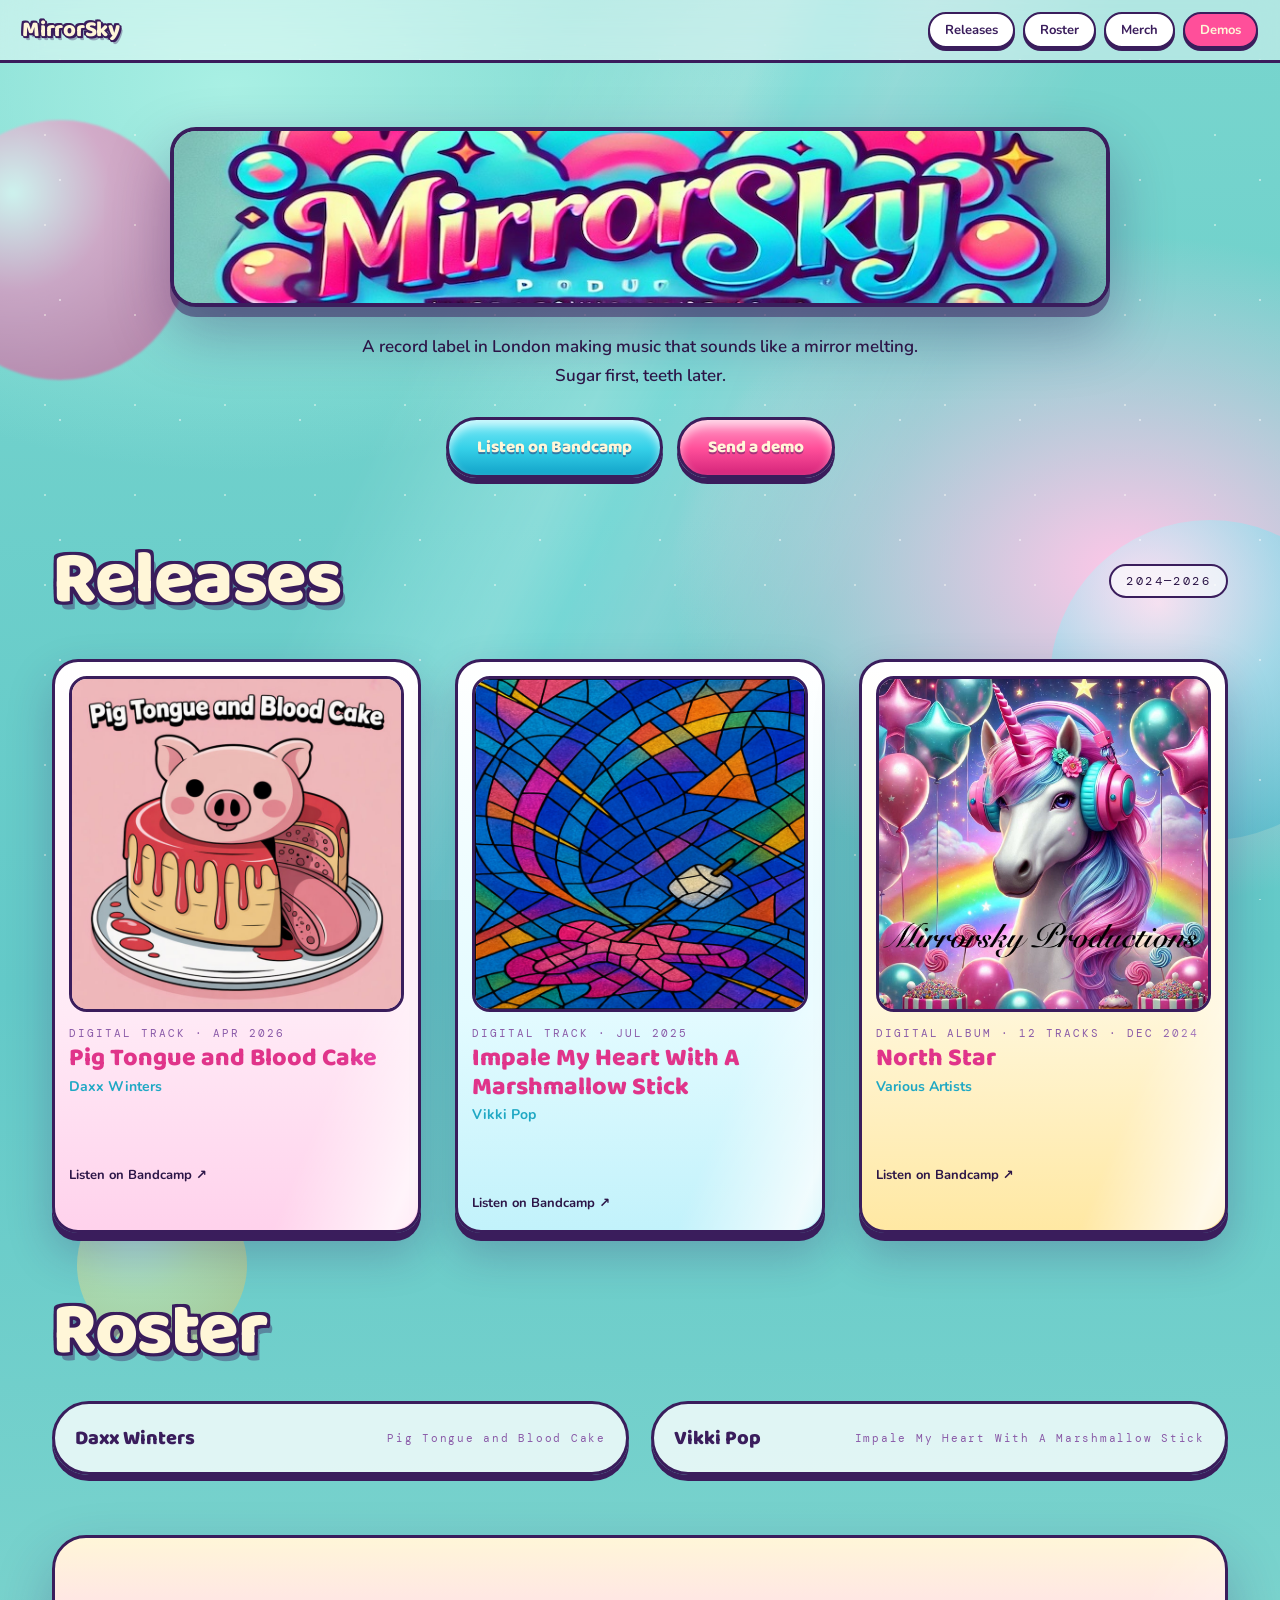
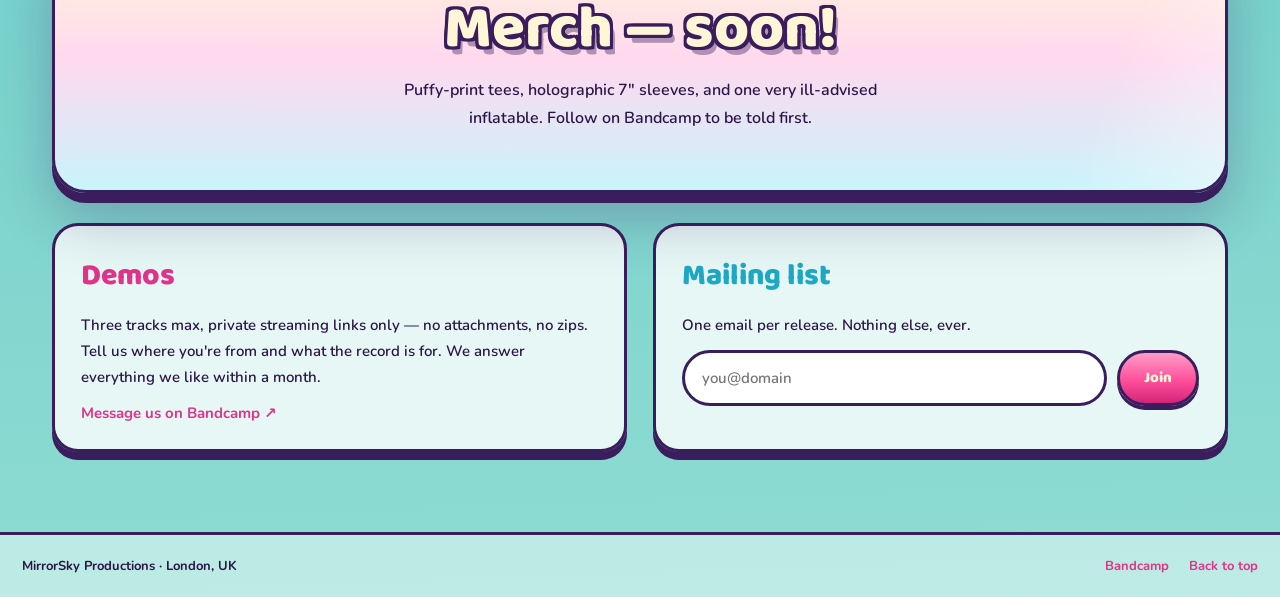
==== commit 63c9974c: "Replace placeholder release/roster content with real Bandcamp catalog Pulled the label's actual rele" ====
--- a/index.html
+++ b/index.html
@@ -43,52 +43,50 @@
       <section id="releases" class="section" aria-labelledby="releases-heading">
         <div class="section-head">
           <h2 id="releases-heading" class="section-title">Releases</h2>
-          <span class="catalog-tag">MSKY 001—004</span>
+          <span class="catalog-tag">2024—2026</span>
         </div>
 
         <div class="release-grid">
           <article class="release-card release-card--pink">
             <div class="sheen" aria-hidden="true"></div>
-            <div class="release-cover release-cover--pink"><span>MSKY001 cover</span></div>
+            <div class="release-cover release-cover--pink">
+              <img src="images/releases/pig-tongue-and-blood-cake.jpg" alt="Pig Tongue and Blood Cake cover art" loading="lazy">
+            </div>
             <div class="release-meta">
-              <span class="release-catalog">MSKY001 · EP · MAR 2026</span>
-              <h3 class="release-title">wet cathedral</h3>
-              <span class="release-artist">angelplastic</span>
+              <span class="release-catalog">DIGITAL TRACK · APR 2026</span>
+              <h3 class="release-title">Pig Tongue and Blood Cake</h3>
+              <span class="release-artist">Daxx Winters</span>
             </div>
-            <button class="play-btn" data-title="wet cathedral" data-meta="angelplastic · MSKY001">▶ Play</button>
+            <iframe class="bc-embed" style="border:0;" src="https://bandcamp.com/EmbeddedPlayer/track=1128143804/size=small/bgcol=ffffff/linkcol=e0348a/transparent=true/" seamless title="Pig Tongue and Blood Cake by Daxx Winters — Bandcamp player"></iframe>
+            <a href="https://mirrorsky.bandcamp.com/track/pig-tongue-and-blood-cake" target="_blank" rel="noopener" class="bc-link">Listen on Bandcamp ↗</a>
           </article>
 
           <article class="release-card release-card--cyan">
             <div class="sheen" aria-hidden="true"></div>
-            <div class="release-cover release-cover--cyan"><span>MSKY002 cover</span></div>
+            <div class="release-cover release-cover--cyan">
+              <img src="images/releases/impale-my-heart-with-a-marshmallow-stick.jpg" alt="Impale My Heart With A Marshmallow Stick cover art" loading="lazy">
+            </div>
             <div class="release-meta">
-              <span class="release-catalog">MSKY002 · SINGLE · MAY 2026</span>
-              <h3 class="release-title">glass teeth</h3>
-              <span class="release-artist">v0idmall</span>
+              <span class="release-catalog">DIGITAL TRACK · JUL 2025</span>
+              <h3 class="release-title">Impale My Heart With A Marshmallow Stick</h3>
+              <span class="release-artist">Vikki Pop</span>
             </div>
-            <button class="play-btn" data-title="glass teeth" data-meta="v0idmall · MSKY002">▶ Play</button>
+            <iframe class="bc-embed" style="border:0;" src="https://bandcamp.com/EmbeddedPlayer/track=3957255605/size=small/bgcol=ffffff/linkcol=1fa8c4/transparent=true/" seamless title="Impale My Heart With A Marshmallow Stick by Vikki Pop — Bandcamp player"></iframe>
+            <a href="https://mirrorsky.bandcamp.com/track/impale-my-heart-with-a-marshmallow-stick" target="_blank" rel="noopener" class="bc-link">Listen on Bandcamp ↗</a>
           </article>
 
           <article class="release-card release-card--yellow">
             <div class="sheen" aria-hidden="true"></div>
-            <div class="release-cover release-cover--yellow"><span>MSKY003 cover</span></div>
+            <div class="release-cover release-cover--yellow">
+              <img src="images/releases/north-star.jpg" alt="North Star cover art" loading="lazy">
+            </div>
             <div class="release-meta">
-              <span class="release-catalog">MSKY003 · LP · JUL 2026</span>
-              <h3 class="release-title">a hole in the ceiling of heaven</h3>
-              <span class="release-artist">SPRITECORE</span>
+              <span class="release-catalog">DIGITAL ALBUM · 12 TRACKS · DEC 2024</span>
+              <h3 class="release-title">North Star</h3>
+              <span class="release-artist">Various Artists</span>
             </div>
-            <button class="play-btn" data-title="a hole in the ceiling of heaven" data-meta="SPRITECORE · MSKY003">▶ Play</button>
-          </article>
-
-          <article class="release-card release-card--purple">
-            <div class="sheen" aria-hidden="true"></div>
-            <div class="release-cover release-cover--purple"><span>MSKY004 cover</span></div>
-            <div class="release-meta">
-              <span class="release-catalog">MSKY004 · EP · SEP 2026</span>
-              <h3 class="release-title">softwear</h3>
-              <span class="release-artist">kitten motorway</span>
-            </div>
-            <button class="play-btn" data-title="softwear" data-meta="kitten motorway · MSKY004">▶ Play</button>
+            <iframe class="bc-embed" style="border:0;" src="https://bandcamp.com/EmbeddedPlayer/album=4071797853/size=small/bgcol=ffffff/linkcol=f2b53c/transparent=true/" seamless title="North Star by Various Artists — Bandcamp player"></iframe>
+            <a href="https://mirrorsky.bandcamp.com/album/north-star" target="_blank" rel="noopener" class="bc-link">Listen on Bandcamp ↗</a>
           </article>
         </div>
       </section>
@@ -96,21 +94,13 @@
       <section id="roster" class="section" aria-labelledby="roster-heading">
         <h2 id="roster-heading" class="section-title" style="margin-bottom: 30px;">Roster</h2>
         <div class="roster-grid">
-          <a href="https://mirrorsky.bandcamp.com" target="_blank" rel="noopener" class="roster-link">
-            <span class="roster-name">angelplastic</span>
-            <span class="roster-catalog">MSKY001</span>
+          <a href="https://mirrorsky.bandcamp.com/track/pig-tongue-and-blood-cake" target="_blank" rel="noopener" class="roster-link">
+            <span class="roster-name">Daxx Winters</span>
+            <span class="roster-catalog">Pig Tongue and Blood Cake</span>
           </a>
-          <a href="https://mirrorsky.bandcamp.com" target="_blank" rel="noopener" class="roster-link">
-            <span class="roster-name">v0idmall</span>
-            <span class="roster-catalog">MSKY002</span>
-          </a>
-          <a href="https://mirrorsky.bandcamp.com" target="_blank" rel="noopener" class="roster-link">
-            <span class="roster-name">SPRITECORE</span>
-            <span class="roster-catalog">MSKY003</span>
-          </a>
-          <a href="https://mirrorsky.bandcamp.com" target="_blank" rel="noopener" class="roster-link">
-            <span class="roster-name">kitten motorway</span>
-            <span class="roster-catalog">MSKY004</span>
+          <a href="https://mirrorsky.bandcamp.com/track/impale-my-heart-with-a-marshmallow-stick" target="_blank" rel="noopener" class="roster-link">
+            <span class="roster-name">Vikki Pop</span>
+            <span class="roster-catalog">Impale My Heart With A Marshmallow Stick</span>
           </a>
         </div>
       </section>
@@ -127,7 +117,7 @@
         <div class="demo-panel demo-panel--demos">
           <h3>Demos</h3>
           <p>Three tracks max, private streaming links only — no attachments, no zips. Tell us where you're from and what the record is for. We answer everything we like within a month.</p>
-          <a href="mailto:demos@mirrorsky.productions">demos@mirrorsky.productions</a>
+          <a href="https://mirrorsky.bandcamp.com/contact?b=2446474819&amp;n=Mirrorsky%20Productions" target="_blank" rel="noopener">Message us on Bandcamp ↗</a>
         </div>
         <div class="demo-panel demo-panel--mail">
           <h3>Mailing list</h3>
@@ -149,17 +139,6 @@
         <a href="#top">Back to top</a>
       </div>
     </footer>
-
-    <div class="now-playing" role="status">
-      <div class="now-playing-art" aria-hidden="true"></div>
-      <div class="now-playing-info">
-        <span class="now-playing-title"></span>
-        <span class="now-playing-meta"></span>
-      </div>
-      <div class="now-playing-spacer"></div>
-      <span class="now-playing-hint">Spotify embed slots here</span>
-      <button class="now-playing-close">Close</button>
-    </div>
   </div>
 
   <script src="js/main.js"></script>
--- a/css/styles.css
+++ b/css/styles.css
@@ -306,12 +306,18 @@
   display: flex;
   align-items: center;
   justify-content: center;
+}
+.release-cover img {
+  width: 100%;
+  height: 100%;
+  object-fit: cover;
+  display: block;
+}
+.release-cover span {
   font-family: "Baloo 2", cursive;
   font-weight: 800;
   text-align: center;
   padding: 12px;
-}
-.release-cover span {
   font-size: 13px;
   letter-spacing: 0.06em;
   color: var(--ink-soft);
@@ -343,25 +349,20 @@
 }
 .release-artist { font-weight: 700; font-size: 14px; color: var(--cyan); }
 
-.play-btn {
+.bc-embed {
+  width: 100%;
+  height: 42px;
+  border-radius: 10px;
+  overflow: hidden;
+}
+
+.bc-link {
   align-self: flex-start;
-  padding: 10px 20px;
-  border-radius: 999px;
-  border: 3px solid var(--ink);
-  background: linear-gradient(180deg, var(--cyan-light), var(--cyan-bright) 55%, var(--cyan-deep));
-  color: var(--cream);
-  font-family: "Baloo 2", cursive;
-  font-weight: 800;
-  font-size: 14px;
-  cursor: pointer;
-  box-shadow: 0 4px 0 var(--ink);
-  text-shadow: 0 1px 0 rgba(58, 29, 92, 0.5);
-  transition: transform 0.12s ease, box-shadow 0.12s ease;
-}
-.play-btn:hover, .play-btn:focus-visible {
-  transform: translateY(3px);
-  box-shadow: 0 1px 0 var(--ink);
-}
+  font-weight: 700;
+  font-size: 13px;
+  color: var(--ink-soft);
+}
+.bc-link:hover, .bc-link:focus-visible { color: var(--pink); }
 
 .roster-grid {
   display: grid;
@@ -519,7 +520,7 @@
   position: relative;
   z-index: 3;
   border-top: 3px solid var(--ink);
-  padding: 22px 22px 120px;
+  padding: 22px;
   display: flex;
   flex-wrap: wrap;
   gap: 16px;
@@ -530,76 +531,3 @@
   background: rgba(255, 255, 255, 0.42);
 }
 .footer-links { display: flex; gap: 20px; }
-
-.now-playing {
-  position: fixed;
-  left: 0;
-  right: 0;
-  bottom: 0;
-  z-index: 60;
-  display: none;
-  align-items: center;
-  gap: 16px;
-  padding: 12px 18px;
-  background: linear-gradient(180deg, #ffffff, #ffd9ef);
-  border-top: 3.5px solid var(--ink);
-  box-shadow: 0 -8px 30px rgba(58, 29, 92, 0.3);
-}
-.now-playing.is-visible { display: flex; }
-
-.now-playing-art {
-  width: 50px;
-  height: 50px;
-  flex: 0 0 auto;
-  border-radius: 14px;
-  border: 3px solid var(--ink);
-  background: linear-gradient(150deg, #ffffff, var(--cyan-light) 45%, var(--pink-light));
-}
-.now-playing-info {
-  display: flex;
-  flex-direction: column;
-  gap: 2px;
-  min-width: 0;
-}
-.now-playing-title {
-  font-family: "Baloo 2", cursive;
-  font-weight: 800;
-  font-size: 17px;
-  color: var(--ink);
-  white-space: nowrap;
-  overflow: hidden;
-  text-overflow: ellipsis;
-}
-.now-playing-meta {
-  font-family: "DM Mono", monospace;
-  font-size: 11px;
-  letter-spacing: 0.14em;
-  color: var(--lilac);
-}
-.now-playing-spacer { flex: 1; }
-.now-playing-hint {
-  font-family: "DM Mono", monospace;
-  font-size: 10px;
-  letter-spacing: 0.16em;
-  text-transform: uppercase;
-  color: var(--lilac);
-  text-align: right;
-}
-.now-playing-close {
-  padding: 10px 18px;
-  border-radius: 999px;
-  border: 3px solid var(--ink);
-  background: #ffffff;
-  color: var(--ink);
-  font-family: "Baloo 2", cursive;
-  font-weight: 800;
-  font-size: 14px;
-  cursor: pointer;
-  box-shadow: 0 4px 0 var(--ink);
-  transition: transform 0.12s ease, box-shadow 0.12s ease, background 0.12s ease;
-}
-.now-playing-close:hover, .now-playing-close:focus-visible {
-  background: var(--yellow);
-  transform: translateY(3px);
-  box-shadow: 0 1px 0 var(--ink);
-}
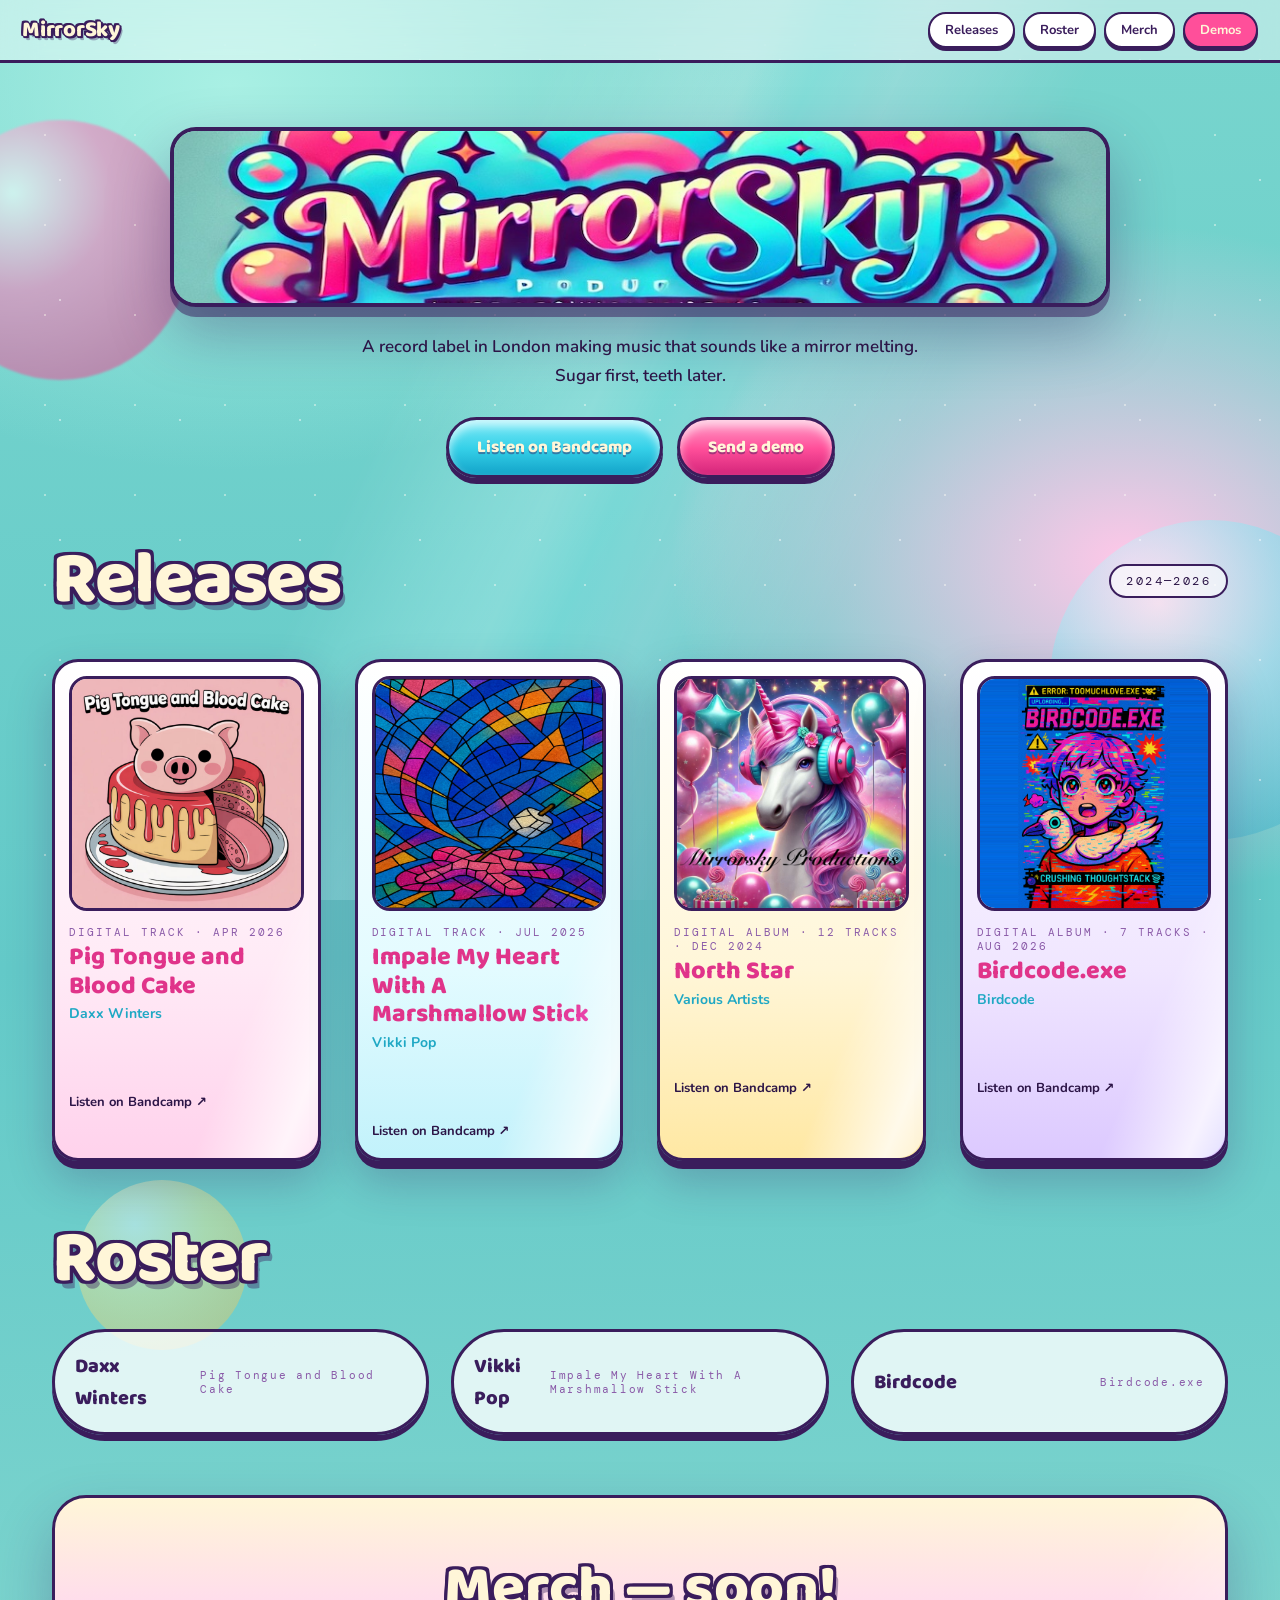
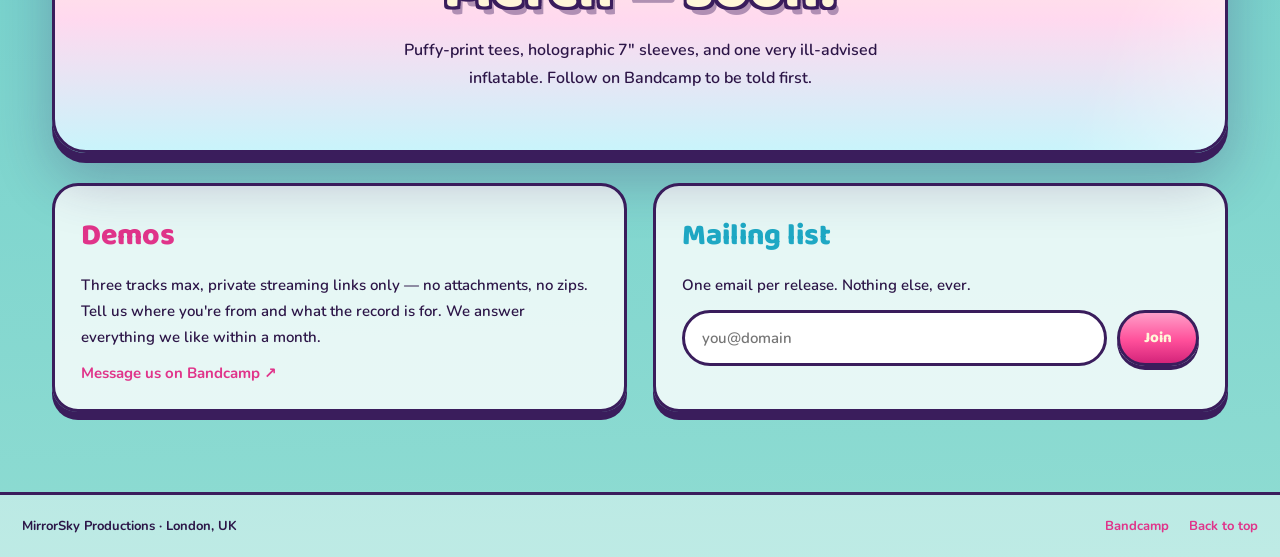
==== commit a3da423a: "Add Birdcode.exe by Birdcode to releases and roster Co-Authored-By: Claude Sonnet 5 <noreply@anthrop" ====
--- a/index.html
+++ b/index.html
@@ -88,6 +88,20 @@
             <iframe class="bc-embed" style="border:0;" src="https://bandcamp.com/EmbeddedPlayer/album=4071797853/size=small/bgcol=ffffff/linkcol=f2b53c/transparent=true/" seamless title="North Star by Various Artists — Bandcamp player"></iframe>
             <a href="https://mirrorsky.bandcamp.com/album/north-star" target="_blank" rel="noopener" class="bc-link">Listen on Bandcamp ↗</a>
           </article>
+
+          <article class="release-card release-card--purple">
+            <div class="sheen" aria-hidden="true"></div>
+            <div class="release-cover release-cover--purple">
+              <img src="images/releases/birdcode-exe.jpg" alt="Birdcode.exe cover art" loading="lazy">
+            </div>
+            <div class="release-meta">
+              <span class="release-catalog">DIGITAL ALBUM · 7 TRACKS · AUG 2026</span>
+              <h3 class="release-title">Birdcode.exe</h3>
+              <span class="release-artist">Birdcode</span>
+            </div>
+            <iframe class="bc-embed" style="border:0;" src="https://bandcamp.com/EmbeddedPlayer/album=2245891683/size=small/bgcol=ffffff/linkcol=8c4dff/transparent=true/" seamless title="Birdcode.exe by Birdcode — Bandcamp player"></iframe>
+            <a href="https://mirrorsky.bandcamp.com/album/birdcode-exe" target="_blank" rel="noopener" class="bc-link">Listen on Bandcamp ↗</a>
+          </article>
         </div>
       </section>
 
@@ -101,6 +115,10 @@
           <a href="https://mirrorsky.bandcamp.com/track/impale-my-heart-with-a-marshmallow-stick" target="_blank" rel="noopener" class="roster-link">
             <span class="roster-name">Vikki Pop</span>
             <span class="roster-catalog">Impale My Heart With A Marshmallow Stick</span>
+          </a>
+          <a href="https://mirrorsky.bandcamp.com/album/birdcode-exe" target="_blank" rel="noopener" class="roster-link">
+            <span class="roster-name">Birdcode</span>
+            <span class="roster-catalog">Birdcode.exe</span>
           </a>
         </div>
       </section>
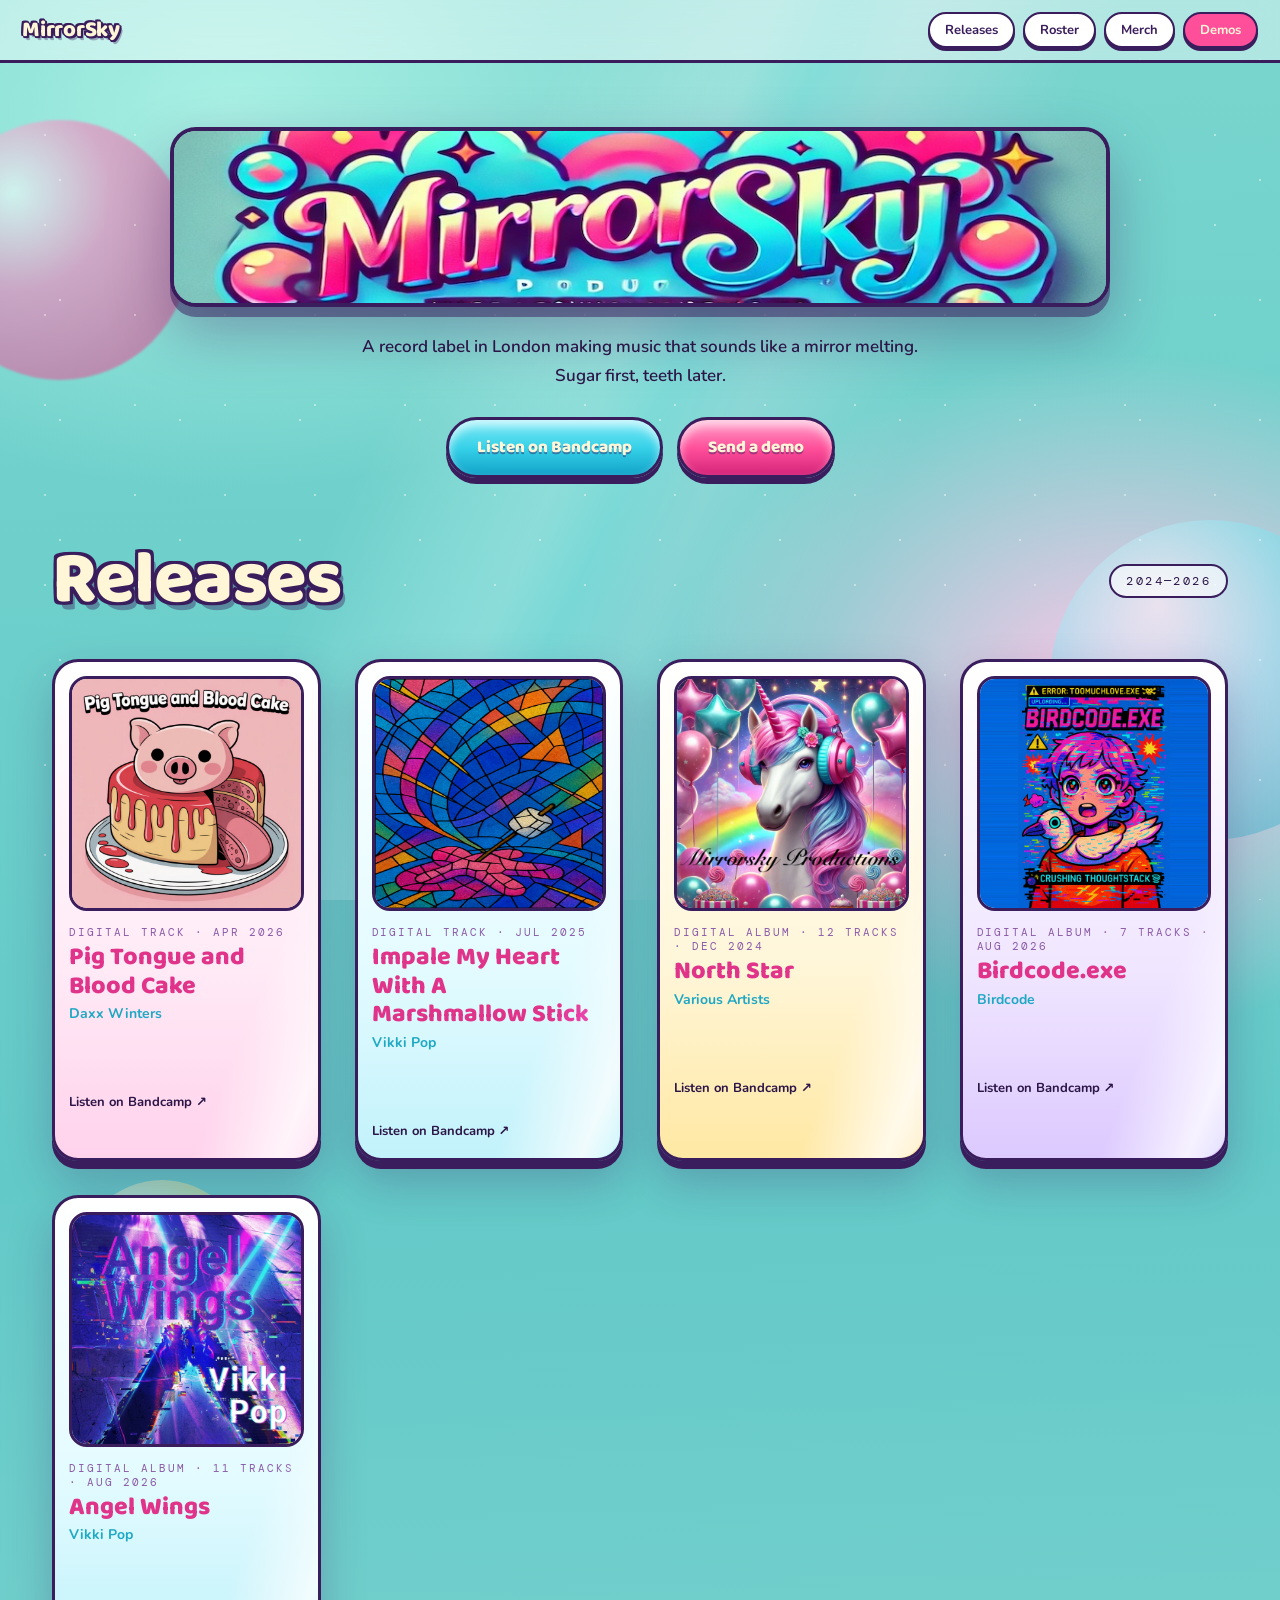
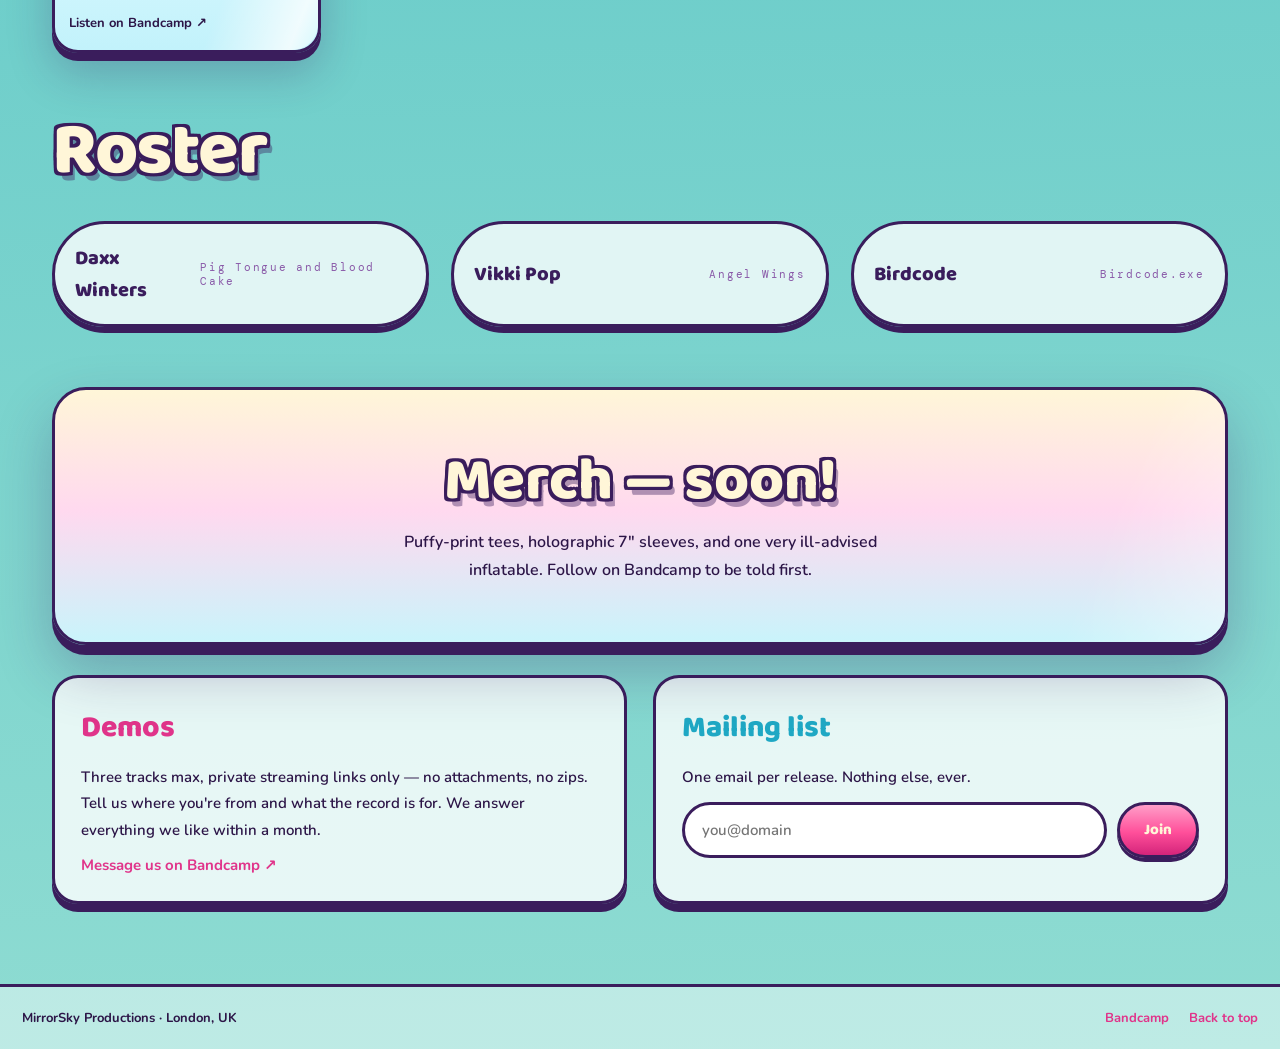
==== commit db44f421: "Add Angel Wings by Vikki Pop to releases and update roster spotlight Co-Authored-By: Claude Sonnet 5" ====
--- a/index.html
+++ b/index.html
@@ -102,6 +102,20 @@
             <iframe class="bc-embed" style="border:0;" src="https://bandcamp.com/EmbeddedPlayer/album=2245891683/size=small/bgcol=ffffff/linkcol=8c4dff/transparent=true/" seamless title="Birdcode.exe by Birdcode — Bandcamp player"></iframe>
             <a href="https://mirrorsky.bandcamp.com/album/birdcode-exe" target="_blank" rel="noopener" class="bc-link">Listen on Bandcamp ↗</a>
           </article>
+
+          <article class="release-card release-card--cyan">
+            <div class="sheen" aria-hidden="true"></div>
+            <div class="release-cover release-cover--cyan">
+              <img src="images/releases/angel-wings.jpg" alt="Angel Wings cover art" loading="lazy">
+            </div>
+            <div class="release-meta">
+              <span class="release-catalog">DIGITAL ALBUM · 11 TRACKS · AUG 2026</span>
+              <h3 class="release-title">Angel Wings</h3>
+              <span class="release-artist">Vikki Pop</span>
+            </div>
+            <iframe class="bc-embed" style="border:0;" src="https://bandcamp.com/EmbeddedPlayer/album=3120698247/size=small/bgcol=ffffff/linkcol=1fa8c4/transparent=true/" seamless title="Angel Wings by Vikki Pop — Bandcamp player"></iframe>
+            <a href="https://mirrorsky.bandcamp.com/album/angel-wings" target="_blank" rel="noopener" class="bc-link">Listen on Bandcamp ↗</a>
+          </article>
         </div>
       </section>
 
@@ -112,9 +126,9 @@
             <span class="roster-name">Daxx Winters</span>
             <span class="roster-catalog">Pig Tongue and Blood Cake</span>
           </a>
-          <a href="https://mirrorsky.bandcamp.com/track/impale-my-heart-with-a-marshmallow-stick" target="_blank" rel="noopener" class="roster-link">
+          <a href="https://mirrorsky.bandcamp.com/album/angel-wings" target="_blank" rel="noopener" class="roster-link">
             <span class="roster-name">Vikki Pop</span>
-            <span class="roster-catalog">Impale My Heart With A Marshmallow Stick</span>
+            <span class="roster-catalog">Angel Wings</span>
           </a>
           <a href="https://mirrorsky.bandcamp.com/album/birdcode-exe" target="_blank" rel="noopener" class="roster-link">
             <span class="roster-name">Birdcode</span>
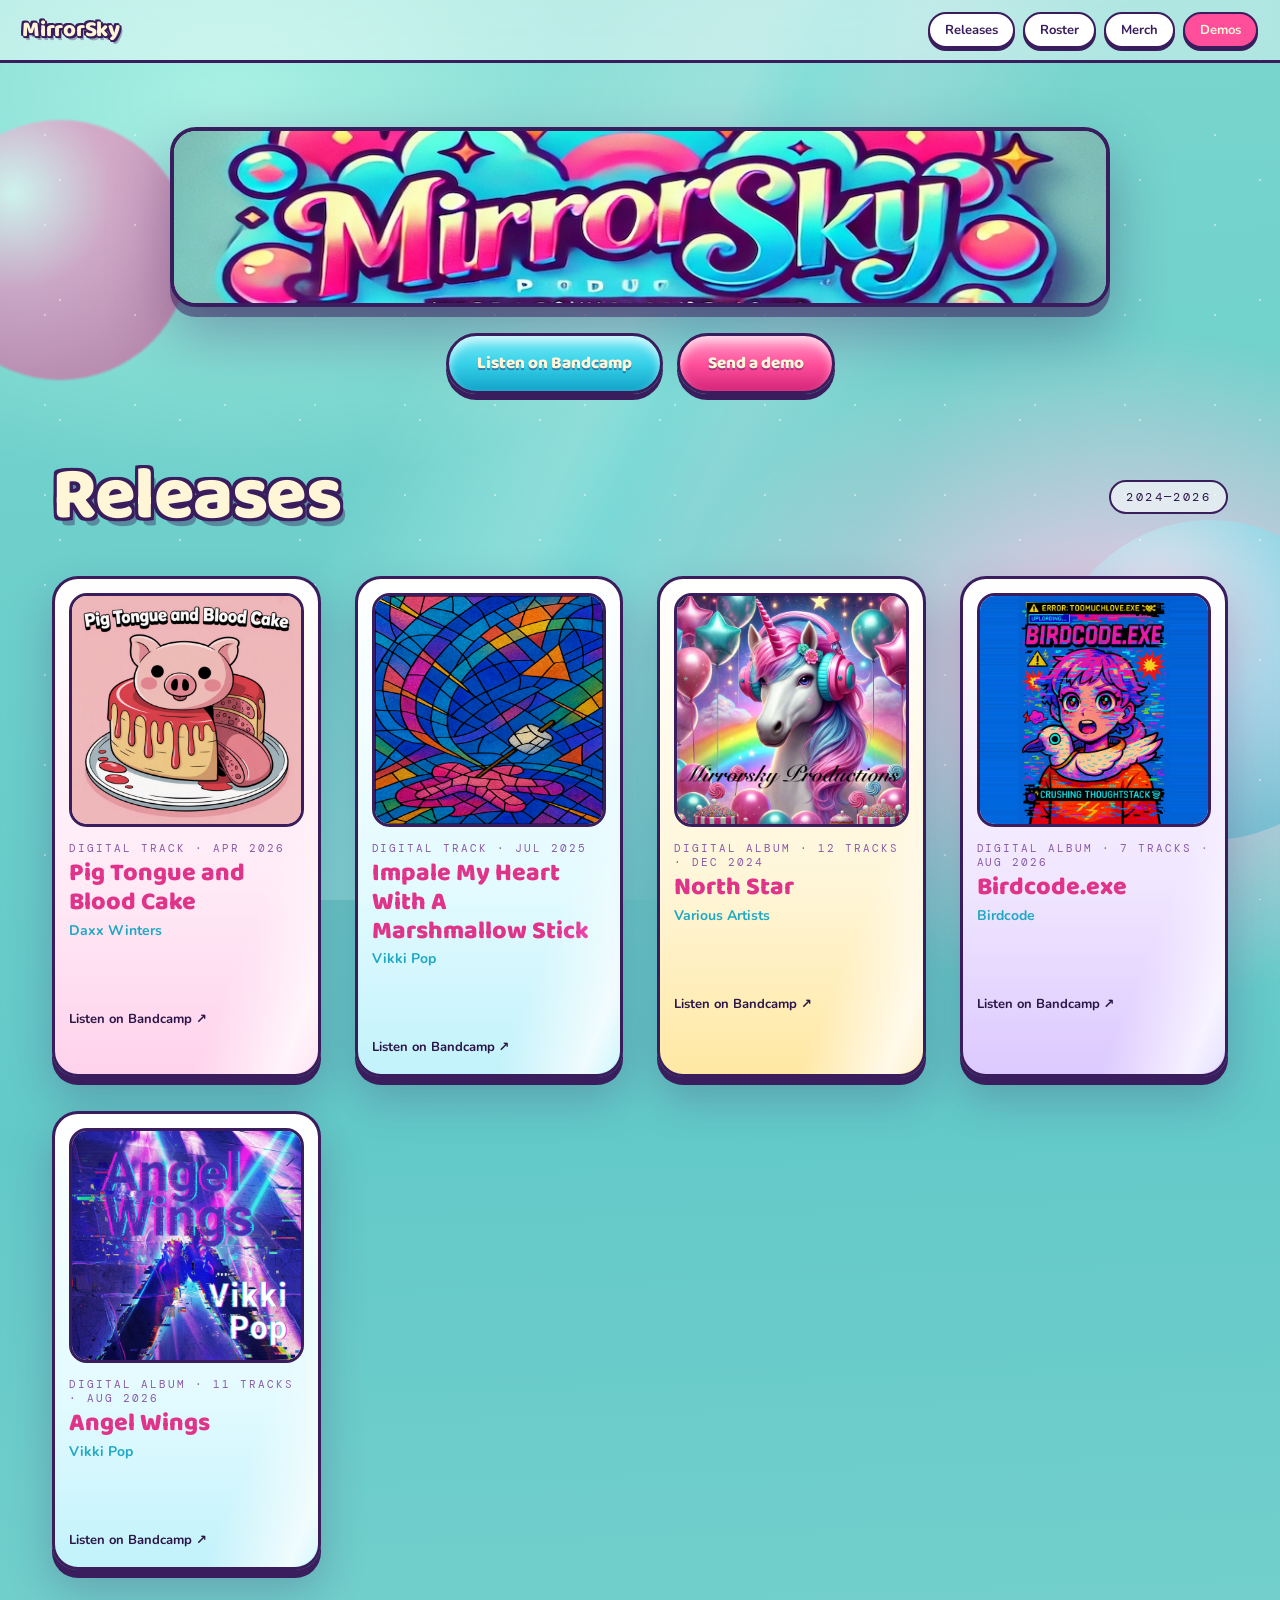
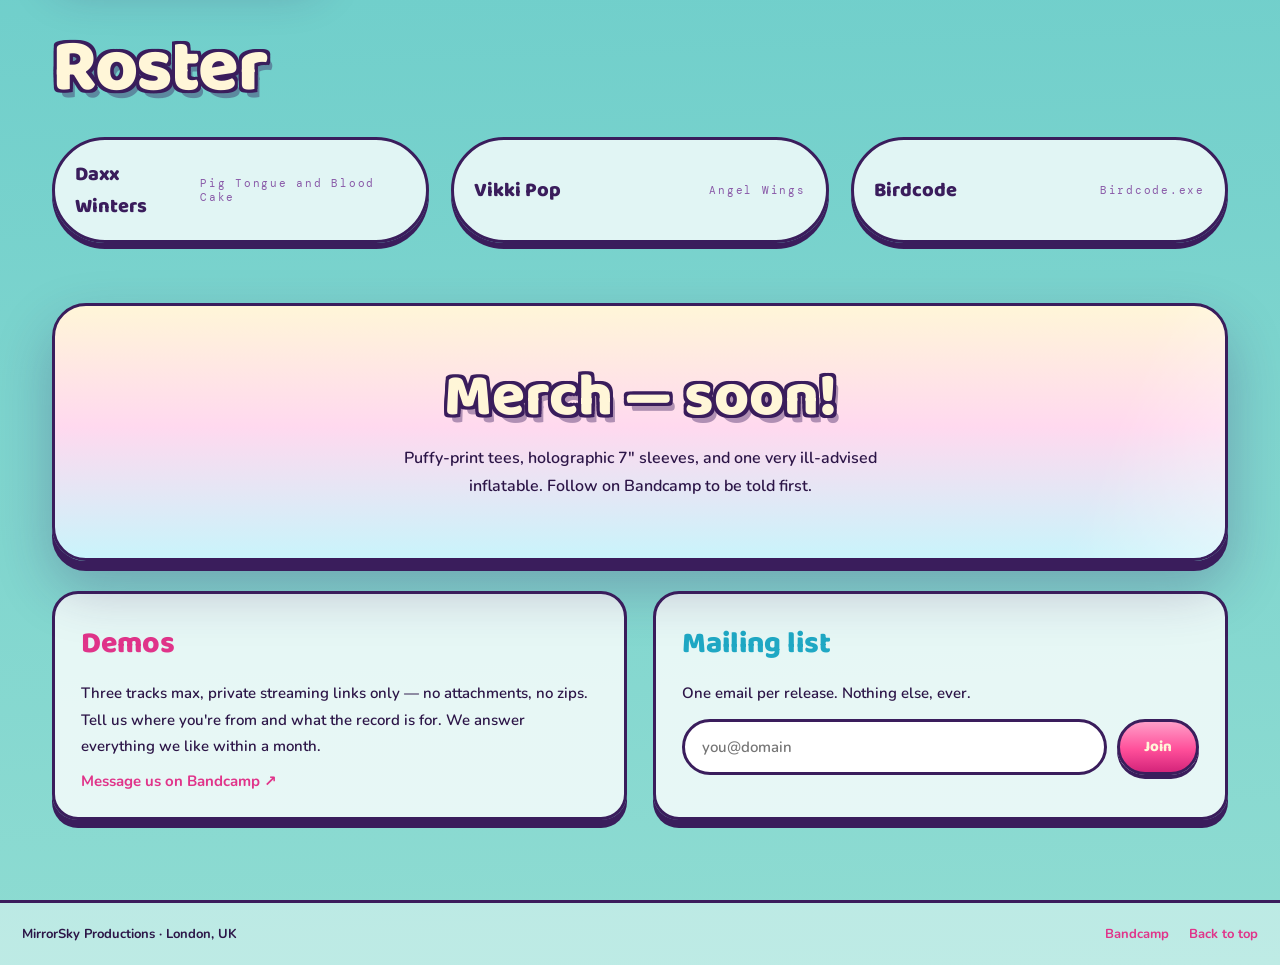
==== commit 3b1c00a8: "Remove hero tagline text Co-Authored-By: Claude Sonnet 5 <noreply@anthropic.com>" ====
--- a/index.html
+++ b/index.html
@@ -33,7 +33,6 @@
     <main id="top">
       <section class="hero" aria-label="Welcome">
         <img src="images/bandcamp-marquee.png" width="975" height="180" alt="MirrorSky Productions" class="hero-marquee">
-        <p class="hero-tagline">A record label in London making music that sounds like a mirror melting. Sugar first, teeth later.</p>
         <div class="hero-ctas">
           <a href="https://mirrorsky.bandcamp.com" target="_blank" rel="noopener" class="btn btn--cyan">Listen on Bandcamp</a>
           <a href="#demos" class="btn btn--pink">Send a demo</a>
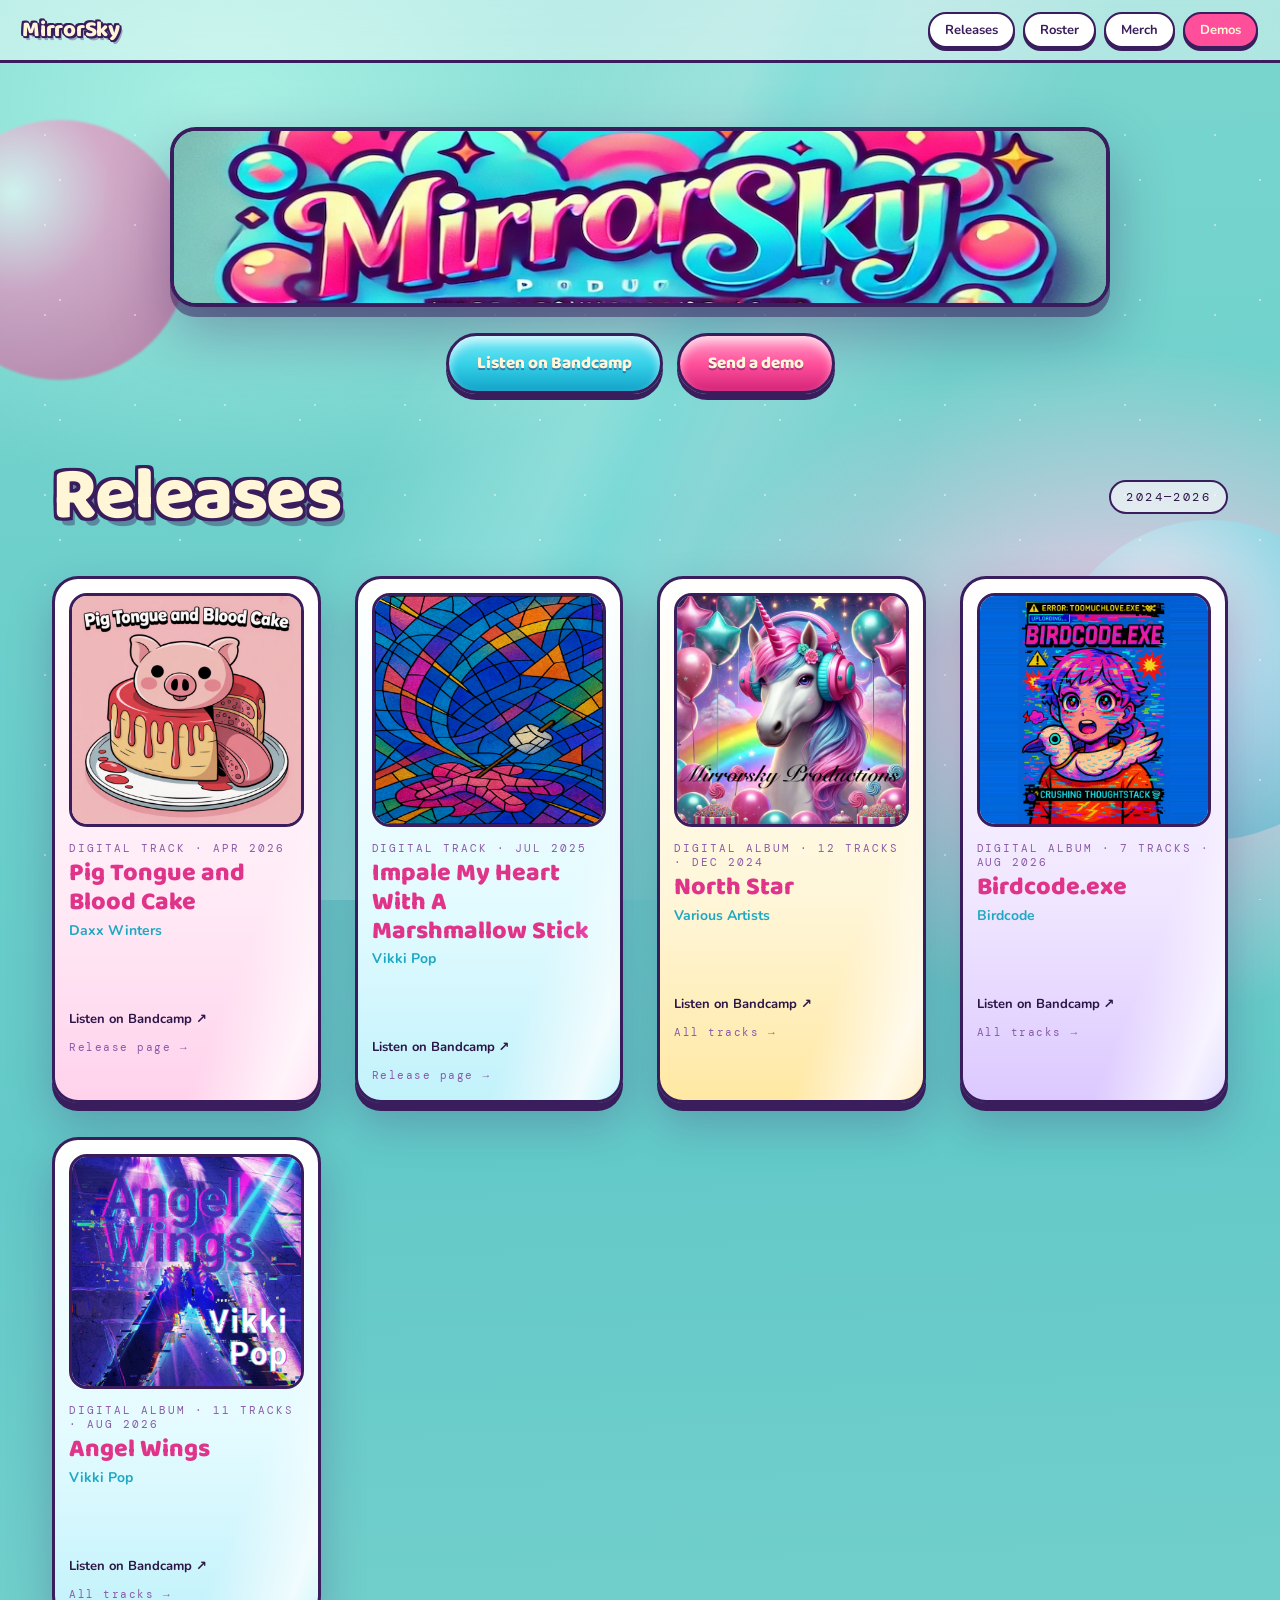
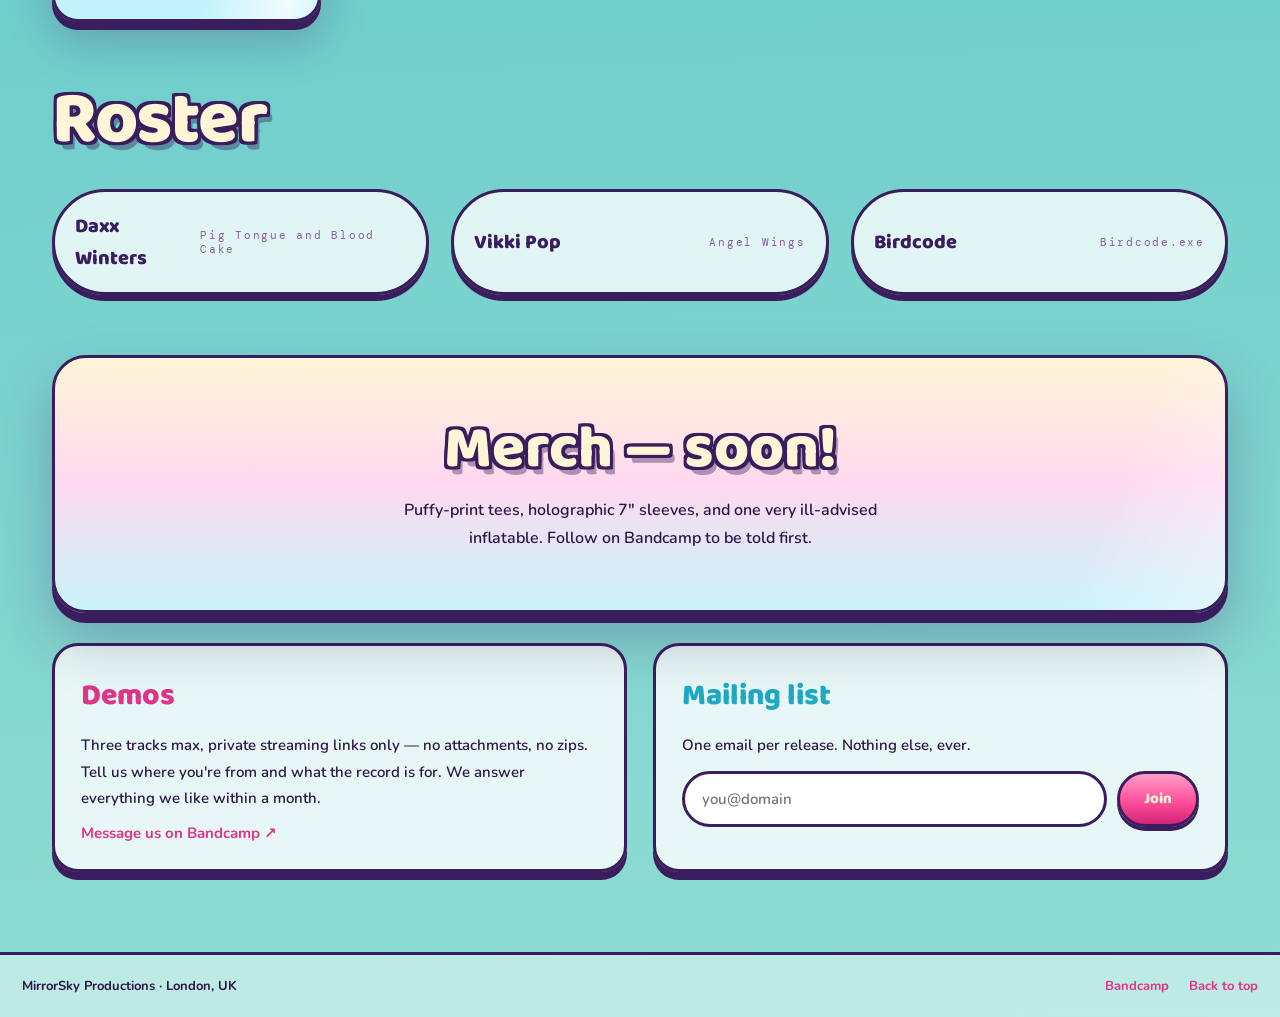
==== commit b997f76b: "Add per-release pages with individual track players Clicking a release card previously only offered " ====
--- a/index.html
+++ b/index.html
@@ -53,11 +53,14 @@
             </div>
             <div class="release-meta">
               <span class="release-catalog">DIGITAL TRACK · APR 2026</span>
-              <h3 class="release-title">Pig Tongue and Blood Cake</h3>
+              <h3 class="release-title"><a href="releases/pig-tongue-and-blood-cake.html" class="release-link">Pig Tongue and Blood Cake</a></h3>
               <span class="release-artist">Daxx Winters</span>
             </div>
             <iframe class="bc-embed" style="border:0;" src="https://bandcamp.com/EmbeddedPlayer/track=1128143804/size=small/bgcol=ffffff/linkcol=e0348a/transparent=true/" seamless title="Pig Tongue and Blood Cake by Daxx Winters — Bandcamp player"></iframe>
-            <a href="https://mirrorsky.bandcamp.com/track/pig-tongue-and-blood-cake" target="_blank" rel="noopener" class="bc-link">Listen on Bandcamp ↗</a>
+            <div class="release-actions">
+              <a href="https://mirrorsky.bandcamp.com/track/pig-tongue-and-blood-cake" target="_blank" rel="noopener" class="bc-link">Listen on Bandcamp ↗</a>
+              <a href="releases/pig-tongue-and-blood-cake.html" class="release-hint" tabindex="-1" aria-hidden="true">Release page →</a>
+            </div>
           </article>
 
           <article class="release-card release-card--cyan">
@@ -67,11 +70,14 @@
             </div>
             <div class="release-meta">
               <span class="release-catalog">DIGITAL TRACK · JUL 2025</span>
-              <h3 class="release-title">Impale My Heart With A Marshmallow Stick</h3>
+              <h3 class="release-title"><a href="releases/impale-my-heart-with-a-marshmallow-stick.html" class="release-link">Impale My Heart With A Marshmallow Stick</a></h3>
               <span class="release-artist">Vikki Pop</span>
             </div>
             <iframe class="bc-embed" style="border:0;" src="https://bandcamp.com/EmbeddedPlayer/track=3957255605/size=small/bgcol=ffffff/linkcol=1fa8c4/transparent=true/" seamless title="Impale My Heart With A Marshmallow Stick by Vikki Pop — Bandcamp player"></iframe>
-            <a href="https://mirrorsky.bandcamp.com/track/impale-my-heart-with-a-marshmallow-stick" target="_blank" rel="noopener" class="bc-link">Listen on Bandcamp ↗</a>
+            <div class="release-actions">
+              <a href="https://mirrorsky.bandcamp.com/track/impale-my-heart-with-a-marshmallow-stick" target="_blank" rel="noopener" class="bc-link">Listen on Bandcamp ↗</a>
+              <a href="releases/impale-my-heart-with-a-marshmallow-stick.html" class="release-hint" tabindex="-1" aria-hidden="true">Release page →</a>
+            </div>
           </article>
 
           <article class="release-card release-card--yellow">
@@ -81,11 +87,14 @@
             </div>
             <div class="release-meta">
               <span class="release-catalog">DIGITAL ALBUM · 12 TRACKS · DEC 2024</span>
-              <h3 class="release-title">North Star</h3>
+              <h3 class="release-title"><a href="releases/north-star.html" class="release-link">North Star</a></h3>
               <span class="release-artist">Various Artists</span>
             </div>
             <iframe class="bc-embed" style="border:0;" src="https://bandcamp.com/EmbeddedPlayer/album=4071797853/size=small/bgcol=ffffff/linkcol=f2b53c/transparent=true/" seamless title="North Star by Various Artists — Bandcamp player"></iframe>
-            <a href="https://mirrorsky.bandcamp.com/album/north-star" target="_blank" rel="noopener" class="bc-link">Listen on Bandcamp ↗</a>
+            <div class="release-actions">
+              <a href="https://mirrorsky.bandcamp.com/album/north-star" target="_blank" rel="noopener" class="bc-link">Listen on Bandcamp ↗</a>
+              <a href="releases/north-star.html" class="release-hint" tabindex="-1" aria-hidden="true">All tracks →</a>
+            </div>
           </article>
 
           <article class="release-card release-card--purple">
@@ -95,11 +104,14 @@
             </div>
             <div class="release-meta">
               <span class="release-catalog">DIGITAL ALBUM · 7 TRACKS · AUG 2026</span>
-              <h3 class="release-title">Birdcode.exe</h3>
+              <h3 class="release-title"><a href="releases/birdcode-exe.html" class="release-link">Birdcode.exe</a></h3>
               <span class="release-artist">Birdcode</span>
             </div>
             <iframe class="bc-embed" style="border:0;" src="https://bandcamp.com/EmbeddedPlayer/album=2245891683/size=small/bgcol=ffffff/linkcol=8c4dff/transparent=true/" seamless title="Birdcode.exe by Birdcode — Bandcamp player"></iframe>
-            <a href="https://mirrorsky.bandcamp.com/album/birdcode-exe" target="_blank" rel="noopener" class="bc-link">Listen on Bandcamp ↗</a>
+            <div class="release-actions">
+              <a href="https://mirrorsky.bandcamp.com/album/birdcode-exe" target="_blank" rel="noopener" class="bc-link">Listen on Bandcamp ↗</a>
+              <a href="releases/birdcode-exe.html" class="release-hint" tabindex="-1" aria-hidden="true">All tracks →</a>
+            </div>
           </article>
 
           <article class="release-card release-card--cyan">
@@ -109,11 +121,14 @@
             </div>
             <div class="release-meta">
               <span class="release-catalog">DIGITAL ALBUM · 11 TRACKS · AUG 2026</span>
-              <h3 class="release-title">Angel Wings</h3>
+              <h3 class="release-title"><a href="releases/angel-wings.html" class="release-link">Angel Wings</a></h3>
               <span class="release-artist">Vikki Pop</span>
             </div>
             <iframe class="bc-embed" style="border:0;" src="https://bandcamp.com/EmbeddedPlayer/album=3120698247/size=small/bgcol=ffffff/linkcol=1fa8c4/transparent=true/" seamless title="Angel Wings by Vikki Pop — Bandcamp player"></iframe>
-            <a href="https://mirrorsky.bandcamp.com/album/angel-wings" target="_blank" rel="noopener" class="bc-link">Listen on Bandcamp ↗</a>
+            <div class="release-actions">
+              <a href="https://mirrorsky.bandcamp.com/album/angel-wings" target="_blank" rel="noopener" class="bc-link">Listen on Bandcamp ↗</a>
+              <a href="releases/angel-wings.html" class="release-hint" tabindex="-1" aria-hidden="true">All tracks →</a>
+            </div>
           </article>
         </div>
       </section>
--- a/css/styles.css
+++ b/css/styles.css
@@ -52,6 +52,8 @@
 .page {
   position: relative;
   min-height: 100vh;
+  display: flex;
+  flex-direction: column;
   overflow-x: hidden;
   background:
     radial-gradient(900px 620px at 18% 4%, #a9f0e4 0%, rgba(169, 240, 228, 0) 62%),
@@ -531,3 +533,293 @@
   background: rgba(255, 255, 255, 0.42);
 }
 .footer-links { display: flex; gap: 20px; }
+
+/* Keeps the footer at the bottom on short pages (e.g. a single's release page). */
+.page > main { flex: 1; }
+
+/* ---------- release detail pages ---------- */
+
+.release-page { --accent: var(--pink); }
+.release-page--pink { --accent: var(--pink); }
+.release-page--cyan { --accent: var(--cyan); }
+.release-page--yellow { --accent: var(--amber); }
+.release-page--purple { --accent: #8c4dff; }
+
+.back-link {
+  display: inline-flex;
+  align-items: center;
+  gap: 8px;
+  padding: 9px 18px;
+  border-radius: 999px;
+  border: 3px solid var(--ink);
+  background: rgba(255, 255, 255, 0.82);
+  color: var(--ink);
+  font-weight: 700;
+  font-size: 13px;
+  box-shadow: 0 4px 0 var(--ink);
+  transition: transform 0.12s ease, box-shadow 0.12s ease, background 0.12s ease;
+}
+.back-link:hover, .back-link:focus-visible {
+  background: var(--yellow);
+  color: var(--ink);
+  transform: translateY(3px);
+  box-shadow: 0 1px 0 var(--ink);
+}
+
+.release-hero {
+  display: grid;
+  grid-template-columns: minmax(0, 400px) minmax(0, 1fr);
+  gap: 40px;
+  align-items: start;
+  margin-top: 26px;
+}
+
+.release-hero-cover {
+  position: relative;
+  aspect-ratio: 1;
+  border-radius: 26px;
+  overflow: hidden;
+  border: 4px solid var(--ink);
+  box-shadow: 0 10px 0 var(--ink), 0 26px 56px rgba(58, 29, 92, 0.32);
+}
+.release-hero-cover img { width: 100%; height: 100%; object-fit: cover; display: block; }
+.release-hero-cover .sheen {
+  position: absolute;
+  inset: 0;
+  pointer-events: none;
+  mix-blend-mode: overlay;
+  background: linear-gradient(112deg, rgba(255, 255, 255, 0) 38%, rgba(255, 255, 255, 0.7) 48%, rgba(190, 240, 255, 0.45) 52%, rgba(255, 200, 240, 0.55) 57%, rgba(255, 255, 255, 0) 68%);
+  background-size: 260% 100%;
+  animation: msky-sheen 8s linear infinite;
+}
+
+.release-hero-meta { display: flex; flex-direction: column; align-items: flex-start; gap: 14px; }
+
+.release-hero-catalog {
+  font-family: "DM Mono", monospace;
+  font-size: 12px;
+  letter-spacing: 0.2em;
+  text-transform: uppercase;
+  color: var(--ink-soft);
+  background: rgba(255, 255, 255, 0.6);
+  border: 2.5px solid var(--ink);
+  border-radius: 999px;
+  padding: 7px 15px;
+}
+
+.release-hero-title {
+  margin: 0;
+  font-family: "Baloo 2", cursive;
+  font-weight: 800;
+  font-size: clamp(34px, 5.4vw, 64px);
+  line-height: 1.06;
+  letter-spacing: -0.02em;
+  color: var(--cream);
+  text-shadow: 3px 0 var(--ink), -3px 0 var(--ink), 0 3px var(--ink), 0 -3px var(--ink),
+    3px 3px var(--ink), -3px 3px var(--ink), 3px -3px var(--ink), -3px -3px var(--ink),
+    5px 8px 0 rgba(58, 29, 92, 0.4);
+  text-wrap: balance;
+}
+
+.release-hero-artist {
+  font-family: "Baloo 2", cursive;
+  font-weight: 800;
+  font-size: 24px;
+  color: var(--ink);
+}
+
+.release-hero-facts {
+  margin: 0;
+  font-family: "DM Mono", monospace;
+  font-size: 12px;
+  letter-spacing: 0.14em;
+  line-height: 2;
+  color: var(--ink-soft);
+}
+
+.whole-release {
+  width: 100%;
+  display: flex;
+  flex-direction: column;
+  gap: 10px;
+  padding: 16px 18px 18px;
+  border-radius: 22px;
+  border: 3.5px solid var(--ink);
+  background: rgba(255, 255, 255, 0.82);
+  box-shadow: 0 8px 0 var(--ink);
+}
+.whole-release h2 {
+  margin: 0;
+  font-family: "Baloo 2", cursive;
+  font-weight: 800;
+  font-size: 19px;
+  color: var(--accent);
+}
+.whole-release .bc-embed { height: 42px; }
+
+.tracklist-head {
+  max-width: 820px;
+  display: flex;
+  align-items: baseline;
+  justify-content: space-between;
+  gap: 18px;
+  flex-wrap: wrap;
+  margin: 60px 0 22px;
+}
+.tracklist-title {
+  margin: 0;
+  font-family: "Baloo 2", cursive;
+  font-weight: 800;
+  font-size: clamp(30px, 4.6vw, 52px);
+  line-height: 1.05;
+  color: var(--cream);
+  text-shadow: 3px 0 var(--ink), -3px 0 var(--ink), 0 3px var(--ink), 0 -3px var(--ink),
+    3px 3px var(--ink), -3px 3px var(--ink), 3px -3px var(--ink), -3px -3px var(--ink),
+    5px 8px 0 rgba(58, 29, 92, 0.4);
+}
+.tracklist-hint {
+  font-family: "DM Mono", monospace;
+  font-size: 12px;
+  letter-spacing: 0.14em;
+  color: var(--ink-soft);
+}
+
+/* Bandcamp's small player caps its own content around 700px, so the list is capped
+   to match — any wider and the player stops short of the row's right edge. */
+.tracklist {
+  list-style: none;
+  margin: 0;
+  padding: 0;
+  max-width: 820px;
+  display: flex;
+  flex-direction: column;
+  gap: 12px;
+}
+
+.track-row {
+  display: flex;
+  align-items: center;
+  gap: 12px;
+  padding: 8px 16px 8px 10px;
+  border-radius: 999px;
+  border: 3px solid var(--ink);
+  background: rgba(255, 255, 255, 0.85);
+  box-shadow: 0 5px 0 var(--ink);
+  transition: transform 0.12s ease, box-shadow 0.12s ease, background 0.12s ease;
+}
+.track-row:hover, .track-row:focus-within {
+  background: #ffffff;
+  transform: translateY(-2px);
+  box-shadow: 0 8px 0 var(--ink);
+}
+
+.track-num {
+  flex: none;
+  width: 34px;
+  height: 34px;
+  display: grid;
+  place-items: center;
+  border-radius: 50%;
+  border: 2.5px solid var(--ink);
+  background: var(--accent);
+  color: var(--cream);
+  font-family: "DM Mono", monospace;
+  font-size: 12px;
+  font-weight: 500;
+  text-shadow: 0 1px 0 rgba(58, 29, 92, 0.5);
+}
+
+.track-embed {
+  flex: 1;
+  min-width: 0;
+  height: 42px;
+  border: 0;
+  border-radius: 8px;
+}
+
+.track-dur {
+  flex: none;
+  font-family: "DM Mono", monospace;
+  font-size: 12px;
+  color: var(--ink-soft);
+}
+
+.more-releases {
+  display: flex;
+  gap: 14px;
+  flex-wrap: wrap;
+  margin-top: 26px;
+}
+.more-release-link {
+  display: flex;
+  flex-direction: column;
+  gap: 2px;
+  padding: 14px 22px;
+  border-radius: 22px;
+  border: 3px solid var(--ink);
+  background: rgba(255, 255, 255, 0.78);
+  box-shadow: 0 6px 0 var(--ink);
+  transition: transform 0.12s ease, box-shadow 0.12s ease, background 0.12s ease;
+}
+.more-release-link:hover, .more-release-link:focus-visible {
+  background: var(--yellow);
+  transform: translateY(4px);
+  box-shadow: 0 2px 0 var(--ink);
+}
+.more-release-title {
+  font-family: "Baloo 2", cursive;
+  font-weight: 800;
+  font-size: 19px;
+  color: var(--ink);
+}
+.more-release-artist {
+  font-family: "DM Mono", monospace;
+  font-size: 11px;
+  letter-spacing: 0.16em;
+  color: var(--lilac);
+}
+
+@media (max-width: 800px) {
+  .release-hero { grid-template-columns: minmax(0, 1fr); gap: 26px; }
+  .release-hero-cover { max-width: 400px; }
+}
+
+/* card → release page */
+.release-title a {
+  color: inherit;
+  text-decoration: none;
+}
+.release-card:hover .release-title a,
+.release-title a:focus-visible { color: var(--cyan); }
+.release-link::after {
+  content: "";
+  position: absolute;
+  inset: 0;
+  border-radius: 26px;
+  z-index: 1;
+}
+
+.release-actions {
+  position: relative;
+  z-index: 2;
+  pointer-events: none;
+  display: flex;
+  align-items: baseline;
+  justify-content: space-between;
+  gap: 12px;
+  flex-wrap: wrap;
+}
+.release-actions a { pointer-events: auto; }
+.release-card .bc-embed { position: relative; z-index: 2; }
+.release-hint {
+  font-family: "DM Mono", monospace;
+  font-size: 11px;
+  letter-spacing: 0.14em;
+  color: var(--lilac);
+}
+.release-card:hover .release-hint { color: var(--pink); }
+
+.more-title {
+  font-size: clamp(24px, 3.4vw, 38px);
+  margin-top: 64px;
+}
